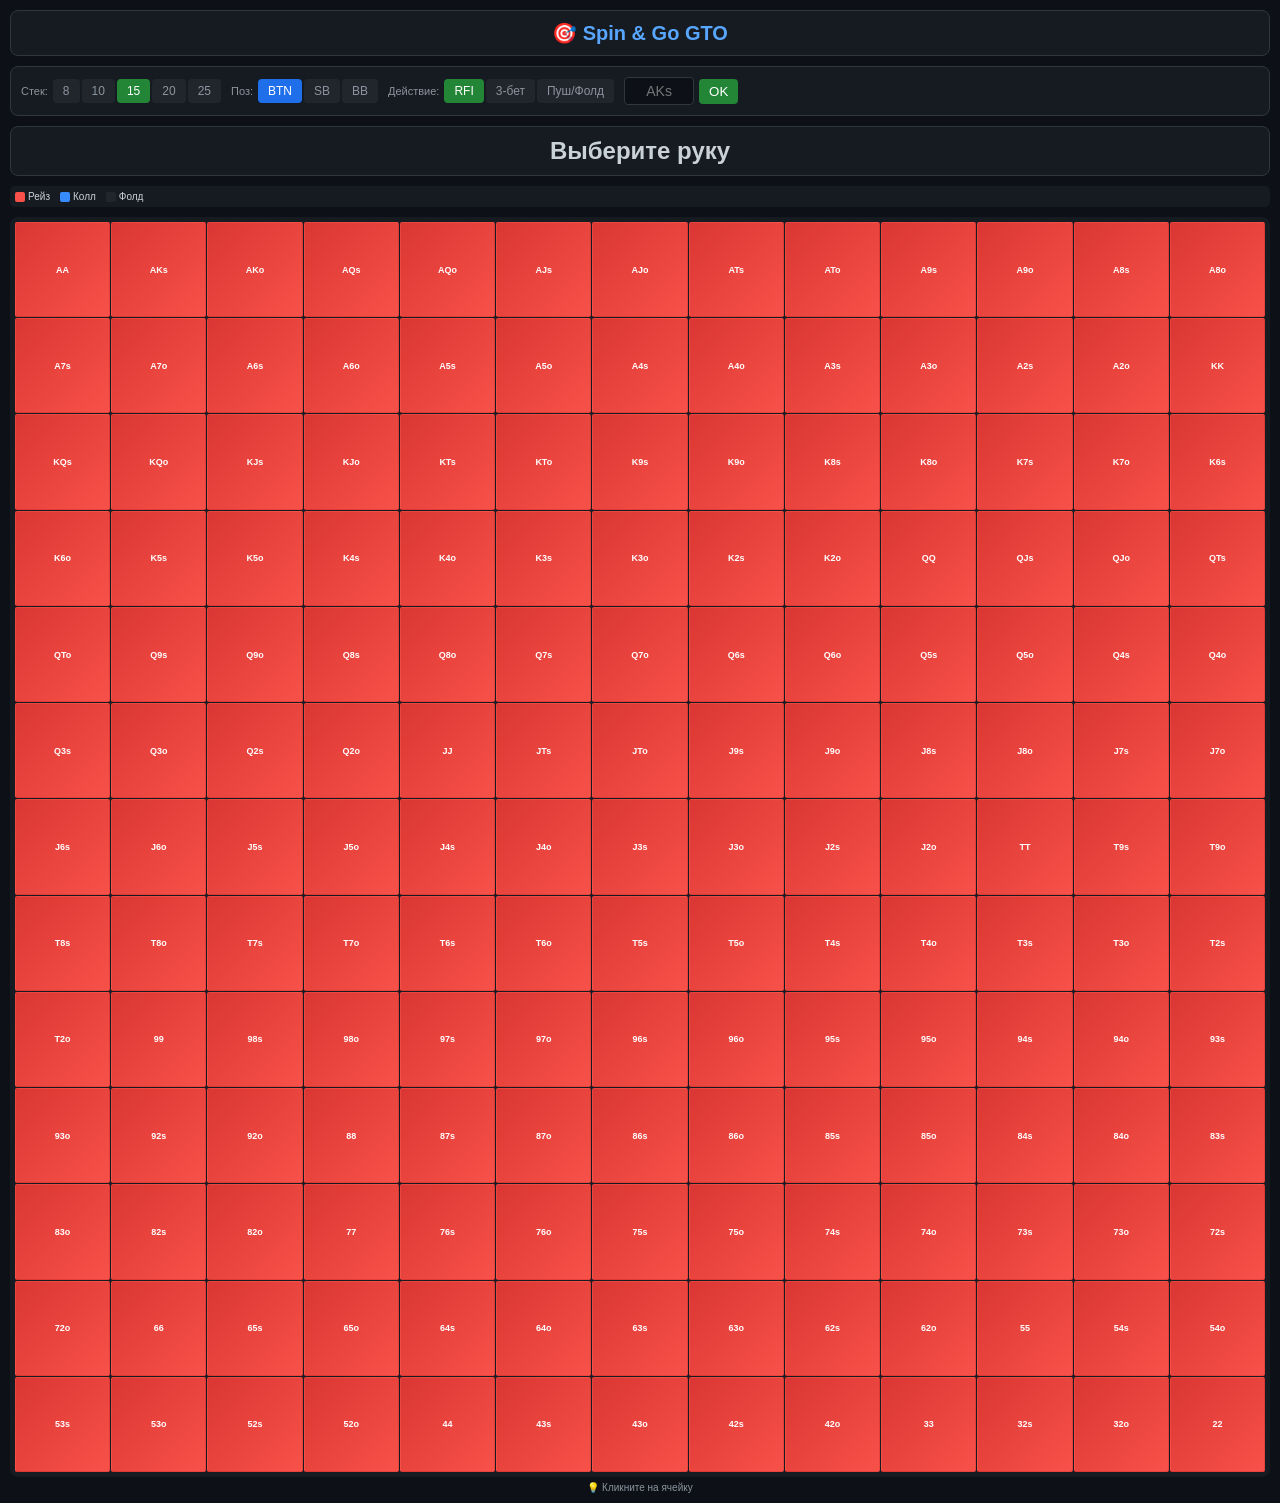
==== index.html @ 5543271f "Update index.html" ====
<!DOCTYPE html>
<html lang="ru">
<head>
<meta charset="UTF-8">
<meta name="viewport" content="width=device-width, initial-scale=1.0">
<title>Spin & Go GTO</title>
<style>
*{box-sizing:border-box;margin:0;padding:0}
body{background:#0d1117;color:#c9d1d9;font-family:Arial,sans-serif;padding:10px}
.header{background:#161b22;padding:10px;border-radius:8px;margin-bottom:10px;text-align:center;border:1px solid #30363d}
.header h1{font-size:20px;color:#58a6ff;margin:0}
.controls{display:flex;flex-wrap:wrap;gap:10px;background:#161b22;padding:10px;border-radius:8px;margin-bottom:10px;align-items:center;border:1px solid #30363d}
.param{display:flex;align-items:center;gap:5px}
.param label{font-size:11px;color:#8b949e}
.btn-group{display:flex;gap:2px}
.btn{padding:5px 10px;font-size:12px;border:none;background:#21262d;color:#8b949e;cursor:pointer;border-radius:4px}
.btn.active{background:#238636;color:#fff}
.btn.active-blue{background:#1f6feb;color:#fff}
.hand-input{display:flex;gap:5px;align-items:center}
.hand-input input{width:70px;background:#0d1117;border:1px solid #30363d;color:#c9d1d9;padding:5px;border-radius:4px;font-size:14px;text-align:center}
.hand-input button{background:#238636;color:#fff;border:none;padding:5px 10px;border-radius:4px;cursor:pointer}
.result{background:#161b22;padding:10px;border-radius:8px;margin-bottom:10px;text-align:center;border:1px solid #30363d}
.result .action{font-size:24px;font-weight:bold}
.legend{display:flex;gap:10px;margin-bottom:10px;padding:5px;background:#161b22;border-radius:5px}
.legend-item{display:flex;align-items:center;gap:3px;font-size:10px}
.legend-color{width:10px;height:10px;border-radius:2px}
#chartGrid{display:grid;grid-template-columns:repeat(13,1fr);gap:1px;background:#161b22;padding:5px;border-radius:8px}
.cell{aspect-ratio:1;display:flex;align-items:center;justify-content:center;font-size:9px;cursor:pointer;border-radius:2px;font-weight:bold;transition:all .15s;border:1px solid transparent}
.cell:hover{transform:scale(1.1);box-shadow:0 2px 8px rgba(0,0,0,.6);border-color:#fff}
.cell.selected{border-color:#fff;box-shadow:0 0 0 2px #58a6ff}
.raise{background:linear-gradient(135deg,#da3633,#f85149);color:#fff}
.call{background:linear-gradient(135deg,#1f6feb,#388bfd);color:#fff}
.fold{background:#21262d;color:#8b949e}
.hint{font-size:10px;color:#8b949e;text-align:center;margin-top:5px}
</style>
</head>
<body>
<div class="header"><h1>🎯 Spin & Go GTO</h1></div>
<div class="controls">
<div class="param"><label>Стек:</label><div class="btn-group"><button class="btn" onclick="setStack('8')">8</button><button class="btn" onclick="setStack('10')">10</button><button class="btn active" onclick="setStack('15')">15</button><button class="btn" onclick="setStack('20')">20</button><button class="btn" onclick="setStack('25')">25</button></div></div>
<div class="param"><label>Поз:</label><div class="btn-group"><button class="btn active-blue" onclick="setPosition('BTN')">BTN</button><button class="btn" onclick="setPosition('SB')">SB</button><button class="btn" onclick="setPosition('BB')">BB</button></div></div>
<div class="param"><label>Действие:</label><div class="btn-group"><button class="btn active" onclick="setAction('RFI')">RFI</button><button class="btn" onclick="setAction('3bet')">3-бет</button><button class="btn" onclick="setAction('pushfold')">Пуш/Фолд</button></div></div>
<div class="hand-input"><input type="text" id="hand" placeholder="AKs" maxlength="4" onkeypress="if(event.key==='Enter')analyze()"><button onclick="analyze()">OK</button></div>
</div>
<div class="result"><div class="action" id="resultAction">Выберите руку</div><div id="resultDetails" style="font-size:12px;color:#8b949e"></div></div>
<div class="legend"><div class="legend-item"><div class="legend-color" style="background:#f85149"></div>Рейз</div><div class="legend-item"><div class="legend-color" style="background:#388bfd"></div>Колл</div><div class="legend-item"><div class="legend-color" style="background:#21262d"></div>Фолд</div></div>
<div id="chartGrid"></div>
<div class="hint">💡 Кликните на ячейку</div>
<script>
const ranks=['A','K','Q','J','T','9','8','7','6','5','4','3','2'];
const allHands=[];
for(let i=0;i<ranks.length;i++){for(let j=i;j<ranks.length;j++){if(i===j)allHands.push(ranks[i]+ranks[j]);else{allHands.push(ranks[i]+ranks[j]+'s');allHands.push(ranks[i]+ranks[j]+'o');}}}

// ПРАВИЛЬНЫЕ ДАННЫЕ: используем '+' для обозначения всех рук выше
// Например, 'A2s+' означает: A2s, A3s, A4s... AKs
// '22+' означает: 22, 33, 44... AA
// 'KQo+' означает: KQo, KJo, KTo... K2o

const DATA = {
'15': {
  BTN: {
    RFI: ['22+','A2s+','K2s+','Q2s+','J2s+','T2s+','92s+','82s+','72s+','62s+','52s+','42s+','32s+','A2o+','K2o+','Q2o+','J2o+','T2o+','92o+','82o+','72o+','62o+','52o+','42o+','32o+'],
    '3bet': ['AA','KK','QQ','JJ','TT','99','88','77','66','55','44','33','22','AKs','AQs','AJs','ATs','A9s','A8s','A7s','A6s','A5s','A4s','A3s','A2s','KQs','KJs','KTs','K9s','K8s','K7s','K6s','K5s','K4s','K3s','K2s','QJs','QTs','Q9s','Q8s','Q7s','Q6s','Q5s','Q4s','Q3s','Q2s','JTs','J9s','J8s','J7s','J6s','J5s','J4s','J3s','J2s','T9s','T8s','T7s','T6s','98s','97s','96s','95s','87s','86s','85s','84s','76s','75s','74s','73s','65s','64s','63s','62s','54s','53s','52s','43s','42s','32s','AKo','AQo','AJo','ATo','A9o','A8o','A7o','A6o','A5o','A4o','A3o','A2o','KQo','KJo','KTo','K9o','K8o','K7o','K6o','K5o','K4o','K3o','K2o','QJo','QTo','Q9o','Q8o','Q7o','Q6o','Q5o','Q4o','Q3o','Q2o','JTo','J9o','J8o','J7o','J6o','J5o','J4o','J3o','J2o','T9o','T8o','T7o','T6o','98o','97o','96o','95o','87o','86o','85o','84o','76o','75o','74o','73o','65o','64o','63o','62o','54o','53o','52o','43o','42o','32o'],
    pushfold: ['22+','A2s+','K2s+','Q2s+','J2s+','T2s+','92s+','82s+','72s+','62s+','52s+','42s+','32s+','A2o+','K2o+','Q2o+','J2o+','T2o+','92o+','82o+','72o+','62o+','52o+','42o+','32o+']
  },
  SB: {
    RFI: ['22+','A2s+','K2s+','Q2s+','J2s+','T2s+','92s+','82s+','72s+','62s+','52s+','42s+','32s+','A2o+','K2o+','Q2o+','J2o+','T2o+','92o+','82o+','72o+','62o+','52o+','42o+','32o+'],
    '3bet': ['AA','KK','QQ','JJ','TT','99','88','77','66','55','44','33','22','AKs','AQs','AJs','ATs','A9s','A8s','A7s','A6s','A5s','A4s','A3s','A2s','KQs','KJs','KTs','K9s','K8s','K7s','K6s','K5s','K4s','K3s','K2s','QJs','QTs','Q9s','Q8s','Q7s','Q6s','Q5s','Q4s','Q3s','Q2s','JTs','J9s','J8s','J7s','J6s','J5s','J4s','J3s','J2s','T9s','T8s','T7s','T6s','98s','97s','96s','95s','87s','86s','85s','84s','76s','75s','74s','73s','65s','64s','63s','62s','54s','53s','52s','43s','42s','32s','AKo','AQo','AJo','ATo','A9o','A8o','A7o','A6o','A5o','A4o','A3o','A2o','KQo','KJo','KTo','K9o','K8o','K7o','K6o','K5o','K4o','K3o','K2o','QJo','QTo','Q9o','Q8o','Q7o','Q6o','Q5o','Q4o','Q3o','Q2o','JTo','J9o','J8o','J7o','J6o','J5o','J4o','J3o','J2o','T9o','T8o','T7o','T6o','98o','97o','96o','95o','87o','86o','85o','84o','76o','75o','74o','73o','65o','64o','63o','62o','54o','53o','52o','43o','42o','32o'],
    pushfold: ['22+','A2s+','K2s+','Q2s+','J2s+','T2s+','92s+','82s+','72s+','62s+','52s+','42s+','32s+','A2o+','K2o+','Q2o+','J2o+','T2o+','92o+','82o+','72o+','62o+','52o+','42o+','32o+']
  },
  BB: {
    defend: ['22+','A2s+','K2s+','Q2s+','J2s+','T2s+','92s+','82s+','72s+','62s+','52s+','42s+','32s+','A2o+','K2o+','Q2o+','J2o+','T2o+','92o+','82o+','72o+','62o+','52o+','42o+','32o+'],
    '3bet': ['AA','KK','QQ','JJ','TT','99','88','77','66','55','44','33','22','AKs','AQs','AJs','ATs','A9s','A8s','A7s','A6s','A5s','A4s','A3s','A2s','KQs','KJs','KTs','K9s','K8s','K7s','K6s','K5s','K4s','K3s','K2s','QJs','QTs','Q9s','Q8s','Q7s','Q6s','Q5s','Q4s','Q3s','Q2s','JTs','J9s','J8s','J7s','J6s','J5s','J4s','J3s','J2s','T9s','T8s','T7s','T6s','98s','97s','96s','95s','87s','86s','85s','84s','76s','75s','74s','73s','65s','64s','63s','62s','54s','53s','52s','43s','42s','32s','AKo','AQo','AJo','ATo','A9o','A8o','A7o','A6o','A5o','A4o','A3o','A2o','KQo','KJo','KTo','K9o','K8o','K7o','K6o','K5o','K4o','K3o','K2o','QJo','QTo','Q9o','Q8o','Q7o','Q6o','Q5o','Q4o','Q3o','Q2o','JTo','J9o','J8o','J7o','J6o','J5o','J4o','J3o','J2o','T9o','T8o','T7o','T6o','98o','97o','96o','95o','87o','86o','85o','84o','76o','75o','74o','73o','65o','64o','63o','62o','54o','53o','52o','43o','42o','32o'],
    pushfold: ['22+','A2s+','K2s+','Q2s+','J2s+','T2s+','92s+','82s+','72s+','62s+','52s+','42s+','32s+','A2o+','K2o+','Q2o+','J2o+','T2o+','92o+','82o+','72o+','62o+','52o+','42o+','32o+']
  }
},
'8': {
  BTN: {
    RFI: ['22+','A2s+','K2s+','Q2s+','J2s+','T2s+','92s+','82s+','72s+','62s+','52s+','42s+','32s+','A2o+','K2o+','Q2o+','J2o+','T2o+','92o+','82o+','72o+','62o+','52o+','42o+','32o+'],
    '3bet': ['AA','KK','QQ','JJ','TT','99','88','77','66','55','44','33','22','AKs','AQs','AJs','ATs','A9s','A8s','A7s','A6s','A5s','A4s','A3s','A2s','KQs','KJs','KTs','K9s','K8s','K7s','K6s','K5s','K4s','K3s','K2s','QJs','QTs','Q9s','Q8s','Q7s','Q6s','Q5s','Q4s','Q3s','Q2s','JTs','J9s','J8s','J7s','J6s','J5s','J4s','J3s','J2s','T9s','T8s','T7s','T6s','98s','97s','96s','95s','87s','86s','85s','84s','76s','75s','74s','73s','65s','64s','63s','62s','54s','53s','52s','43s','42s','32s','AKo','AQo','AJo','ATo','A9o','A8o','A7o','A6o','A5o','A4o','A3o','A2o','KQo','KJo','KTo','K9o','K8o','K7o','K6o','K5o','K4o','K3o','K2o','QJo','QTo','Q9o','Q8o','Q7o','Q6o','Q5o','Q4o','Q3o','Q2o','JTo','J9o','J8o','J7o','J6o','J5o','J4o','J3o','J2o','T9o','T8o','T7o','T6o','98o','97o','96o','95o','87o','86o','85o','84o','76o','75o','74o','73o','65o','64o','63o','62o','54o','53o','52o','43o','42o','32o'],
    pushfold: ['22+','A2s+','K2s+','Q2s+','J2s+','T2s+','92s+','82s+','72s+','62s+','52s+','42s+','32s+','A2o+','K2o+','Q2o+','J2o+','T2o+','92o+','82o+','72o+','62o+','52o+','42o+','32o+']
  },
  SB: {
    RFI: ['22+','A2s+','K2s+','Q2s+','J2s+','T2s+','92s+','82s+','72s+','62s+','52s+','42s+','32s+','A2o+','K2o+','Q2o+','J2o+','T2o+','92o+','82o+','72o+','62o+','52o+','42o+','32o+'],
    '3bet': ['AA','KK','QQ','JJ','TT','99','88','77','66','55','44','33','22','AKs','AQs','AJs','ATs','A9s','A8s','A7s','A6s','A5s','A4s','A3s','A2s','KQs','KJs','KTs','K9s','K8s','K7s','K6s','K5s','K4s','K3s','K2s','QJs','QTs','Q9s','Q8s','Q7s','Q6s','Q5s','Q4s','Q3s','Q2s','JTs','J9s','J8s','J7s','J6s','J5s','J4s','J3s','J2s','T9s','T8s','T7s','T6s','98s','97s','96s','95s','87s','86s','85s','84s','76s','75s','74s','73s','65s','64s','63s','62s','54s','53s','52s','43s','42s','32s','AKo','AQo','AJo','ATo','A9o','A8o','A7o','A6o','A5o','A4o','A3o','A2o','KQo','KJo','KTo','K9o','K8o','K7o','K6o','K5o','K4o','K3o','K2o','QJo','QTo','Q9o','Q8o','Q7o','Q6o','Q5o','Q4o','Q3o','Q2o','JTo','J9o','J8o','J7o','J6o','J5o','J4o','J3o','J2o','T9o','T8o','T7o','T6o','98o','97o','96o','95o','87o','86o','85o','84o','76o','75o','74o','73o','65o','64o','63o','62o','54o','53o','52o','43o','42o','32o'],
    pushfold: ['22+','A2s+','K2s+','Q2s+','J2s+','T2s+','92s+','82s+','72s+','62s+','52s+','42s+','32s+','A2o+','K2o+','Q2o+','J2o+','T2o+','92o+','82o+','72o+','62o+','52o+','42o+','32o+']
  },
  BB: {
    defend: ['22+','A2s+','K2s+','Q2s+','J2s+','T2s+','92s+','82s+','72s+','62s+','52s+','42s+','32s+','A2o+','K2o+','Q2o+','J2o+','T2o+','92o+','82o+','72o+','62o+','52o+','42o+','32o+'],
    '3bet': ['AA','KK','QQ','JJ','TT','99','88','77','66','55','44','33','22','AKs','AQs','AJs','ATs','A9s','A8s','A7s','A6s','A5s','A4s','A3s','A2s','KQs','KJs','KTs','K9s','K8s','K7s','K6s','K5s','K4s','K3s','K2s','QJs','QTs','Q9s','Q8s','Q7s','Q6s','Q5s','Q4s','Q3s','Q2s','JTs','J9s','J8s','J7s','J6s','J5s','J4s','J3s','J2s','T9s','T8s','T7s','T6s','98s','97s','96s','95s','87s','86s','85s','84s','76s','75s','74s','73s','65s','64s','63s','62s','54s','53s','52s','43s','42s','32s','AKo','AQo','AJo','ATo','A9o','A8o','A7o','A6o','A5o','A4o','A3o','A2o','KQo','KJo','KTo','K9o','K8o','K7o','K6o','K5o','K4o','K3o','K2o','QJo','QTo','Q9o','Q8o','Q7o','Q6o','Q5o','Q4o','Q3o','Q2o','JTo','J9o','J8o','J7o','J6o','J5o','J4o','J3o','J2o','T9o','T8o','T7o','T6o','98o','97o','96o','95o','87o','86o','85o','84o','76o','75o','74o','73o','65o','64o','63o','62o','54o','53o','52o','43o','42o','32o'],
    pushfold: ['22+','A2s+','K2s+','Q2s+','J2s+','T2s+','92s+','82s+','72s+','62s+','52s+','42s+','32s+','A2o+','K2o+','Q2o+','J2o+','T2o+','92o+','82o+','72o+','62o+','52o+','42o+','32o+']
  }
}
};

let curStack='15', curPos='BTN', curAct='RFI';

// Функция для проверки входит ли рука в диапазон с '+'
function handInRange(hand, range) {
  if(range.includes(hand)) return true;
  
  // Проверяем пары: если в диапазоне есть '22+', то все пары от 22 до AA входят
  for(let r of range) {
    if(r.endsWith('+')) {
      const base = r.slice(0, -1);
      
      // Пары
      if(base.length === 2 && base[0] === base[1]) {
        const handRank = hand[0];
        const baseRank = base[0];
        const rankOrder = '23456789TJQKA';
        if(hand[0] === hand[1] && rankOrder.indexOf(handRank) >= rankOrder.indexOf(baseRank)) {
          return true;
        }
      }
      
      // Suited (одномастные)
      if(base.length === 3 && base[2] === 's') {
        const handSuit = hand.length === 3 && hand[2] === 's';
        if(handSuit) {
          const handRank1 = hand[0];
          const handRank2 = hand[1];
          const baseRank1 = base[0];
          const baseRank2 = base[1];
          const rankOrder = '23456789TJQKA';
          if(handRank1 === baseRank1 && rankOrder.indexOf(handRank2) >= rankOrder.indexOf(baseRank2)) {
            return true;
          }
          // Обратный порядок (например, A2s+ означает A2s, A3s... AKs)
          if(handRank2 === baseRank1 && rankOrder.indexOf(handRank1) >= rankOrder.indexOf(baseRank2)) {
            return true;
          }
        }
      }
      
      // Offsuit (разномастные)
      if(base.length === 3 && base[2] === 'o') {
        const handOff = hand.length === 3 && hand[2] === 'o';
        if(handOff) {
          const handRank1 = hand[0];
          const handRank2 = hand[1];
          const baseRank1 = base[0];
          const baseRank2 = base[1];
          const rankOrder = '23456789TJQKA';
          if(handRank1 === baseRank1 && rankOrder.indexOf(handRank2) >= rankOrder.indexOf(baseRank2)) {
            return true;
          }
          if(handRank2 === baseRank1 && rankOrder.indexOf(handRank1) >= rankOrder.indexOf(baseRank2)) {
            return true;
          }
        }
      }
    }
  }
  
  return false;
}

function init(){
  const g = document.getElementById('chartGrid');
  g.innerHTML = '';
  allHands.forEach(h=>{
    const c = document.createElement('div');
    c.className = 'cell fold';
    c.textContent = h;
    c.id = 'cell_'+h;
    c.onclick = function(){
      document.getElementById('hand').value = h;
      analyze();
    };
    g.appendChild(c);
  });
  updateChart();
}

function updateChart(){
  const range = getRange();
  allHands.forEach(h=>{
    const c = document.getElementById('cell_'+h);
    if(!c) return;
    if(handInRange(h, range)){
      c.className = 'cell raise';
    } else {
      c.className = 'cell fold';
    }
  });
}

function getRange(){
  return DATA[curStack] && DATA[curStack][curPos] && DATA[curStack][curPos][curAct] ? DATA[curStack][curPos][curAct] : [];
}

function setStack(s){
  curStack = s;
  document.querySelectorAll('.controls .btn-group:first-of-type .btn').forEach(b=>b.classList.remove('active'));
  document.querySelectorAll('.controls .btn-group:first-of-type .btn').forEach((b,i)=>{
    if(['8','10','15','20','25'][i]===s) b.classList.add('active');
  });
  updateChart();
}

function setPosition(p){
  curPos = p;
  document.querySelectorAll('.controls .btn-group:nth-of-type(2) .btn').forEach(b=>b.classList.remove('active-blue'));
  document.querySelectorAll('.controls .btn-group:nth-of-type(2) .btn').forEach((b,i)=>{
    if(['BTN','SB','BB'][i]===p) b.classList.add('active-blue');
  });
  updateChart();
}

function setAction(a){
  curAct = a;
  document.querySelectorAll('.controls .btn-group:nth-of-type(3) .btn').forEach(b=>b.classList.remove('active'));
  document.querySelectorAll('.controls .btn-group:nth-of-type(3) .btn').forEach((b,i)=>{
    if(['RFI','3bet','pushfold'][i]===a) b.classList.add('active');
  });
  updateChart();
}

function analyze(){
  const hand = document.getElementById('hand').value.toUpperCase().trim();
  if(!hand){ alert('Введите руку!'); return; }
  const range = getRange();
  let action = 'ФОЛД';
  let color = '#8b949e';
  if(handInRange(hand, range)){
    action = 'РЕЙЗ';
    color = '#f85149';
  }
  document.getElementById('resultAction').textContent = action;
  document.getElementById('resultAction').style.color = color;
  document.getElementById('resultDetails').textContent = hand + ' | ' + curStack + ' BB | ' + curPos;
  
  document.querySelectorAll('.cell').forEach(c=>c.classList.remove('selected'));
  const cell = document.getElementById('cell_'+hand);
  if(cell) cell.classList.add('selected');
}

window.onload = init;
</script>
</body>
</html>
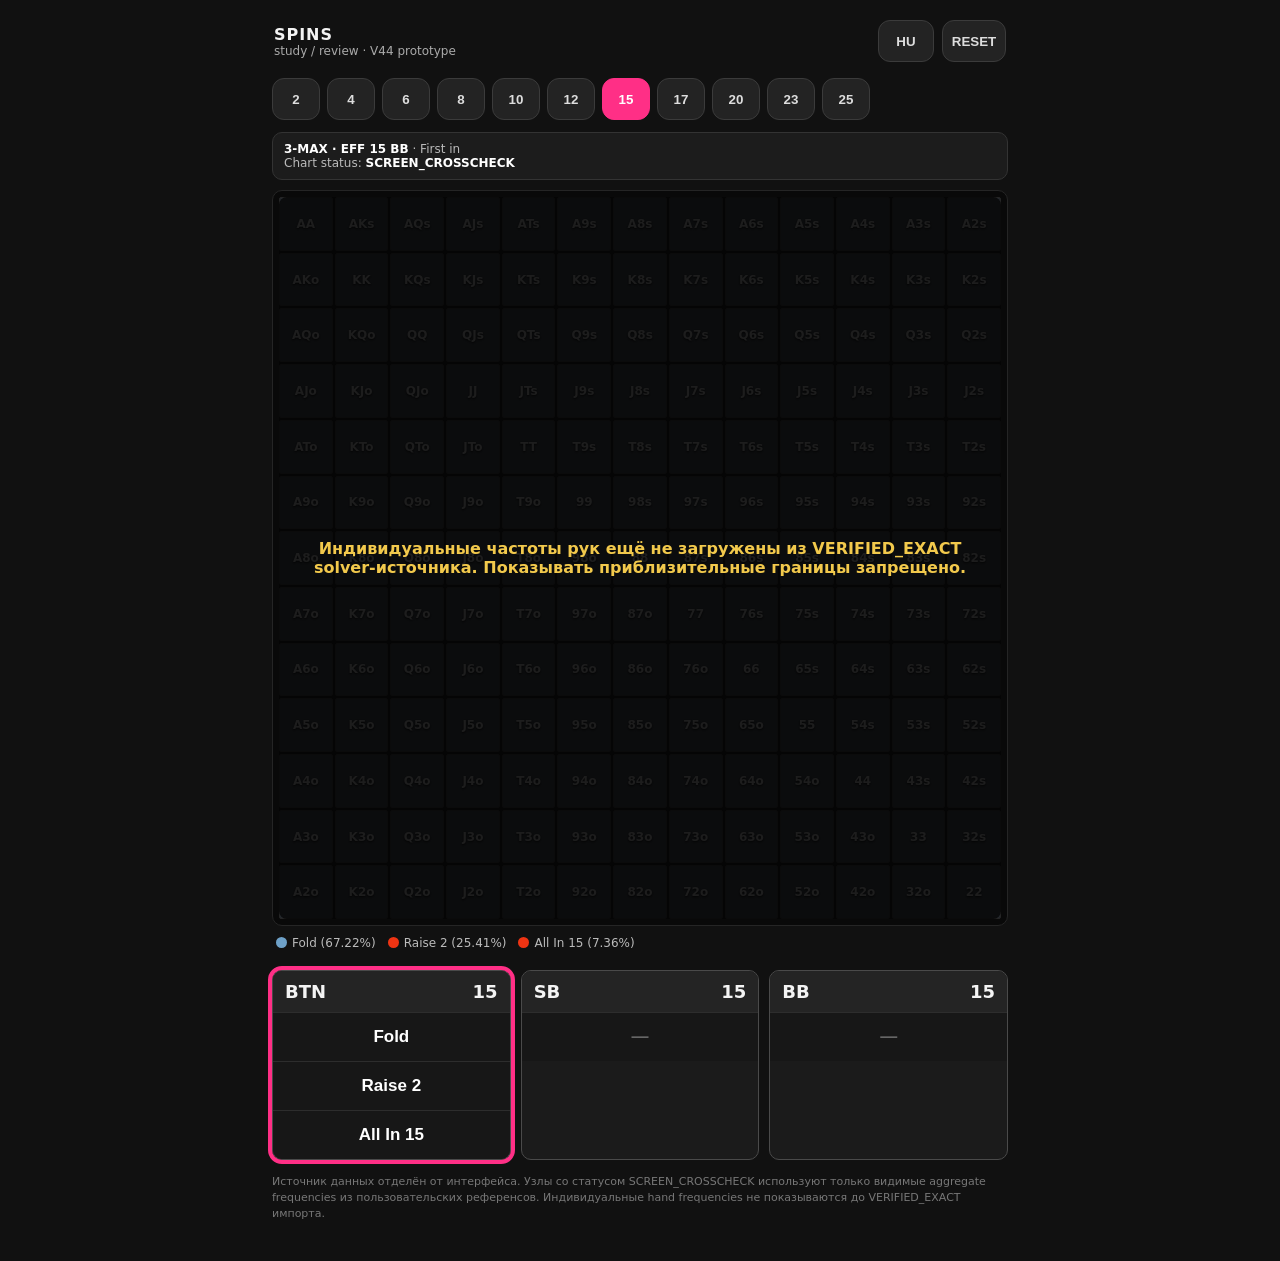
==== commit 4900b07a: "Replace invalid chart UI with V44 decision tree shell" ====
--- a/index.html
+++ b/index.html
@@ -1,242 +1,40 @@
-<!DOCTYPE html>
+<!doctype html>
 <html lang="ru">
 <head>
-<meta charset="UTF-8">
-<meta name="viewport" content="width=device-width, initial-scale=1.0">
-<title>Spin & Go GTO</title>
-<style>
-*{box-sizing:border-box;margin:0;padding:0}
-body{background:#0d1117;color:#c9d1d9;font-family:Arial,sans-serif;padding:10px}
-.header{background:#161b22;padding:10px;border-radius:8px;margin-bottom:10px;text-align:center;border:1px solid #30363d}
-.header h1{font-size:20px;color:#58a6ff;margin:0}
-.controls{display:flex;flex-wrap:wrap;gap:10px;background:#161b22;padding:10px;border-radius:8px;margin-bottom:10px;align-items:center;border:1px solid #30363d}
-.param{display:flex;align-items:center;gap:5px}
-.param label{font-size:11px;color:#8b949e}
-.btn-group{display:flex;gap:2px}
-.btn{padding:5px 10px;font-size:12px;border:none;background:#21262d;color:#8b949e;cursor:pointer;border-radius:4px}
-.btn.active{background:#238636;color:#fff}
-.btn.active-blue{background:#1f6feb;color:#fff}
-.hand-input{display:flex;gap:5px;align-items:center}
-.hand-input input{width:70px;background:#0d1117;border:1px solid #30363d;color:#c9d1d9;padding:5px;border-radius:4px;font-size:14px;text-align:center}
-.hand-input button{background:#238636;color:#fff;border:none;padding:5px 10px;border-radius:4px;cursor:pointer}
-.result{background:#161b22;padding:10px;border-radius:8px;margin-bottom:10px;text-align:center;border:1px solid #30363d}
-.result .action{font-size:24px;font-weight:bold}
-.legend{display:flex;gap:10px;margin-bottom:10px;padding:5px;background:#161b22;border-radius:5px}
-.legend-item{display:flex;align-items:center;gap:3px;font-size:10px}
-.legend-color{width:10px;height:10px;border-radius:2px}
-#chartGrid{display:grid;grid-template-columns:repeat(13,1fr);gap:1px;background:#161b22;padding:5px;border-radius:8px}
-.cell{aspect-ratio:1;display:flex;align-items:center;justify-content:center;font-size:9px;cursor:pointer;border-radius:2px;font-weight:bold;transition:all .15s;border:1px solid transparent}
-.cell:hover{transform:scale(1.1);box-shadow:0 2px 8px rgba(0,0,0,.6);border-color:#fff}
-.cell.selected{border-color:#fff;box-shadow:0 0 0 2px #58a6ff}
-.raise{background:linear-gradient(135deg,#da3633,#f85149);color:#fff}
-.call{background:linear-gradient(135deg,#1f6feb,#388bfd);color:#fff}
-.fold{background:#21262d;color:#8b949e}
-.hint{font-size:10px;color:#8b949e;text-align:center;margin-top:5px}
-</style>
+  <meta charset="UTF-8" />
+  <meta name="viewport" content="width=device-width,initial-scale=1,viewport-fit=cover" />
+  <meta name="theme-color" content="#111111" />
+  <title>SPINS — Preflop Trainer</title>
+  <link rel="stylesheet" href="styles.css" />
 </head>
 <body>
-<div class="header"><h1>🎯 Spin & Go GTO</h1></div>
-<div class="controls">
-<div class="param"><label>Стек:</label><div class="btn-group"><button class="btn" onclick="setStack('8')">8</button><button class="btn" onclick="setStack('10')">10</button><button class="btn active" onclick="setStack('15')">15</button><button class="btn" onclick="setStack('20')">20</button><button class="btn" onclick="setStack('25')">25</button></div></div>
-<div class="param"><label>Поз:</label><div class="btn-group"><button class="btn active-blue" onclick="setPosition('BTN')">BTN</button><button class="btn" onclick="setPosition('SB')">SB</button><button class="btn" onclick="setPosition('BB')">BB</button></div></div>
-<div class="param"><label>Действие:</label><div class="btn-group"><button class="btn active" onclick="setAction('RFI')">RFI</button><button class="btn" onclick="setAction('3bet')">3-бет</button><button class="btn" onclick="setAction('pushfold')">Пуш/Фолд</button></div></div>
-<div class="hand-input"><input type="text" id="hand" placeholder="AKs" maxlength="4" onkeypress="if(event.key==='Enter')analyze()"><button onclick="analyze()">OK</button></div>
-</div>
-<div class="result"><div class="action" id="resultAction">Выберите руку</div><div id="resultDetails" style="font-size:12px;color:#8b949e"></div></div>
-<div class="legend"><div class="legend-item"><div class="legend-color" style="background:#f85149"></div>Рейз</div><div class="legend-item"><div class="legend-color" style="background:#388bfd"></div>Колл</div><div class="legend-item"><div class="legend-color" style="background:#21262d"></div>Фолд</div></div>
-<div id="chartGrid"></div>
-<div class="hint">💡 Кликните на ячейку</div>
-<script>
-const ranks=['A','K','Q','J','T','9','8','7','6','5','4','3','2'];
-const allHands=[];
-for(let i=0;i<ranks.length;i++){for(let j=i;j<ranks.length;j++){if(i===j)allHands.push(ranks[i]+ranks[j]);else{allHands.push(ranks[i]+ranks[j]+'s');allHands.push(ranks[i]+ranks[j]+'o');}}}
+  <main class="app">
+    <header class="topbar">
+      <div>
+        <div class="brand">SPINS</div>
+        <div class="mode">study / review · V44 prototype</div>
+      </div>
+      <div style="display:flex;gap:8px">
+        <button id="huToggle" class="stack-btn" style="min-width:56px">HU</button>
+        <button id="reset" class="stack-btn" style="min-width:64px">RESET</button>
+      </div>
+    </header>
 
-// ПРАВИЛЬНЫЕ ДАННЫЕ: используем '+' для обозначения всех рук выше
-// Например, 'A2s+' означает: A2s, A3s, A4s... AKs
-// '22+' означает: 22, 33, 44... AA
-// 'KQo+' означает: KQo, KJo, KTo... K2o
+    <section id="stacks" class="stack-strip" aria-label="Effective stack"></section>
+    <section id="status" class="status"></section>
 
-const DATA = {
-'15': {
-  BTN: {
-    RFI: ['22+','A2s+','K2s+','Q2s+','J2s+','T2s+','92s+','82s+','72s+','62s+','52s+','42s+','32s+','A2o+','K2o+','Q2o+','J2o+','T2o+','92o+','82o+','72o+','62o+','52o+','42o+','32o+'],
-    '3bet': ['AA','KK','QQ','JJ','TT','99','88','77','66','55','44','33','22','AKs','AQs','AJs','ATs','A9s','A8s','A7s','A6s','A5s','A4s','A3s','A2s','KQs','KJs','KTs','K9s','K8s','K7s','K6s','K5s','K4s','K3s','K2s','QJs','QTs','Q9s','Q8s','Q7s','Q6s','Q5s','Q4s','Q3s','Q2s','JTs','J9s','J8s','J7s','J6s','J5s','J4s','J3s','J2s','T9s','T8s','T7s','T6s','98s','97s','96s','95s','87s','86s','85s','84s','76s','75s','74s','73s','65s','64s','63s','62s','54s','53s','52s','43s','42s','32s','AKo','AQo','AJo','ATo','A9o','A8o','A7o','A6o','A5o','A4o','A3o','A2o','KQo','KJo','KTo','K9o','K8o','K7o','K6o','K5o','K4o','K3o','K2o','QJo','QTo','Q9o','Q8o','Q7o','Q6o','Q5o','Q4o','Q3o','Q2o','JTo','J9o','J8o','J7o','J6o','J5o','J4o','J3o','J2o','T9o','T8o','T7o','T6o','98o','97o','96o','95o','87o','86o','85o','84o','76o','75o','74o','73o','65o','64o','63o','62o','54o','53o','52o','43o','42o','32o'],
-    pushfold: ['22+','A2s+','K2s+','Q2s+','J2s+','T2s+','92s+','82s+','72s+','62s+','52s+','42s+','32s+','A2o+','K2o+','Q2o+','J2o+','T2o+','92o+','82o+','72o+','62o+','52o+','42o+','32o+']
-  },
-  SB: {
-    RFI: ['22+','A2s+','K2s+','Q2s+','J2s+','T2s+','92s+','82s+','72s+','62s+','52s+','42s+','32s+','A2o+','K2o+','Q2o+','J2o+','T2o+','92o+','82o+','72o+','62o+','52o+','42o+','32o+'],
-    '3bet': ['AA','KK','QQ','JJ','TT','99','88','77','66','55','44','33','22','AKs','AQs','AJs','ATs','A9s','A8s','A7s','A6s','A5s','A4s','A3s','A2s','KQs','KJs','KTs','K9s','K8s','K7s','K6s','K5s','K4s','K3s','K2s','QJs','QTs','Q9s','Q8s','Q7s','Q6s','Q5s','Q4s','Q3s','Q2s','JTs','J9s','J8s','J7s','J6s','J5s','J4s','J3s','J2s','T9s','T8s','T7s','T6s','98s','97s','96s','95s','87s','86s','85s','84s','76s','75s','74s','73s','65s','64s','63s','62s','54s','53s','52s','43s','42s','32s','AKo','AQo','AJo','ATo','A9o','A8o','A7o','A6o','A5o','A4o','A3o','A2o','KQo','KJo','KTo','K9o','K8o','K7o','K6o','K5o','K4o','K3o','K2o','QJo','QTo','Q9o','Q8o','Q7o','Q6o','Q5o','Q4o','Q3o','Q2o','JTo','J9o','J8o','J7o','J6o','J5o','J4o','J3o','J2o','T9o','T8o','T7o','T6o','98o','97o','96o','95o','87o','86o','85o','84o','76o','75o','74o','73o','65o','64o','63o','62o','54o','53o','52o','43o','42o','32o'],
-    pushfold: ['22+','A2s+','K2s+','Q2s+','J2s+','T2s+','92s+','82s+','72s+','62s+','52s+','42s+','32s+','A2o+','K2o+','Q2o+','J2o+','T2o+','92o+','82o+','72o+','62o+','52o+','42o+','32o+']
-  },
-  BB: {
-    defend: ['22+','A2s+','K2s+','Q2s+','J2s+','T2s+','92s+','82s+','72s+','62s+','52s+','42s+','32s+','A2o+','K2o+','Q2o+','J2o+','T2o+','92o+','82o+','72o+','62o+','52o+','42o+','32o+'],
-    '3bet': ['AA','KK','QQ','JJ','TT','99','88','77','66','55','44','33','22','AKs','AQs','AJs','ATs','A9s','A8s','A7s','A6s','A5s','A4s','A3s','A2s','KQs','KJs','KTs','K9s','K8s','K7s','K6s','K5s','K4s','K3s','K2s','QJs','QTs','Q9s','Q8s','Q7s','Q6s','Q5s','Q4s','Q3s','Q2s','JTs','J9s','J8s','J7s','J6s','J5s','J4s','J3s','J2s','T9s','T8s','T7s','T6s','98s','97s','96s','95s','87s','86s','85s','84s','76s','75s','74s','73s','65s','64s','63s','62s','54s','53s','52s','43s','42s','32s','AKo','AQo','AJo','ATo','A9o','A8o','A7o','A6o','A5o','A4o','A3o','A2o','KQo','KJo','KTo','K9o','K8o','K7o','K6o','K5o','K4o','K3o','K2o','QJo','QTo','Q9o','Q8o','Q7o','Q6o','Q5o','Q4o','Q3o','Q2o','JTo','J9o','J8o','J7o','J6o','J5o','J4o','J3o','J2o','T9o','T8o','T7o','T6o','98o','97o','96o','95o','87o','86o','85o','84o','76o','75o','74o','73o','65o','64o','63o','62o','54o','53o','52o','43o','42o','32o'],
-    pushfold: ['22+','A2s+','K2s+','Q2s+','J2s+','T2s+','92s+','82s+','72s+','62s+','52s+','42s+','32s+','A2o+','K2o+','Q2o+','J2o+','T2o+','92o+','82o+','72o+','62o+','52o+','42o+','32o+']
-  }
-},
-'8': {
-  BTN: {
-    RFI: ['22+','A2s+','K2s+','Q2s+','J2s+','T2s+','92s+','82s+','72s+','62s+','52s+','42s+','32s+','A2o+','K2o+','Q2o+','J2o+','T2o+','92o+','82o+','72o+','62o+','52o+','42o+','32o+'],
-    '3bet': ['AA','KK','QQ','JJ','TT','99','88','77','66','55','44','33','22','AKs','AQs','AJs','ATs','A9s','A8s','A7s','A6s','A5s','A4s','A3s','A2s','KQs','KJs','KTs','K9s','K8s','K7s','K6s','K5s','K4s','K3s','K2s','QJs','QTs','Q9s','Q8s','Q7s','Q6s','Q5s','Q4s','Q3s','Q2s','JTs','J9s','J8s','J7s','J6s','J5s','J4s','J3s','J2s','T9s','T8s','T7s','T6s','98s','97s','96s','95s','87s','86s','85s','84s','76s','75s','74s','73s','65s','64s','63s','62s','54s','53s','52s','43s','42s','32s','AKo','AQo','AJo','ATo','A9o','A8o','A7o','A6o','A5o','A4o','A3o','A2o','KQo','KJo','KTo','K9o','K8o','K7o','K6o','K5o','K4o','K3o','K2o','QJo','QTo','Q9o','Q8o','Q7o','Q6o','Q5o','Q4o','Q3o','Q2o','JTo','J9o','J8o','J7o','J6o','J5o','J4o','J3o','J2o','T9o','T8o','T7o','T6o','98o','97o','96o','95o','87o','86o','85o','84o','76o','75o','74o','73o','65o','64o','63o','62o','54o','53o','52o','43o','42o','32o'],
-    pushfold: ['22+','A2s+','K2s+','Q2s+','J2s+','T2s+','92s+','82s+','72s+','62s+','52s+','42s+','32s+','A2o+','K2o+','Q2o+','J2o+','T2o+','92o+','82o+','72o+','62o+','52o+','42o+','32o+']
-  },
-  SB: {
-    RFI: ['22+','A2s+','K2s+','Q2s+','J2s+','T2s+','92s+','82s+','72s+','62s+','52s+','42s+','32s+','A2o+','K2o+','Q2o+','J2o+','T2o+','92o+','82o+','72o+','62o+','52o+','42o+','32o+'],
-    '3bet': ['AA','KK','QQ','JJ','TT','99','88','77','66','55','44','33','22','AKs','AQs','AJs','ATs','A9s','A8s','A7s','A6s','A5s','A4s','A3s','A2s','KQs','KJs','KTs','K9s','K8s','K7s','K6s','K5s','K4s','K3s','K2s','QJs','QTs','Q9s','Q8s','Q7s','Q6s','Q5s','Q4s','Q3s','Q2s','JTs','J9s','J8s','J7s','J6s','J5s','J4s','J3s','J2s','T9s','T8s','T7s','T6s','98s','97s','96s','95s','87s','86s','85s','84s','76s','75s','74s','73s','65s','64s','63s','62s','54s','53s','52s','43s','42s','32s','AKo','AQo','AJo','ATo','A9o','A8o','A7o','A6o','A5o','A4o','A3o','A2o','KQo','KJo','KTo','K9o','K8o','K7o','K6o','K5o','K4o','K3o','K2o','QJo','QTo','Q9o','Q8o','Q7o','Q6o','Q5o','Q4o','Q3o','Q2o','JTo','J9o','J8o','J7o','J6o','J5o','J4o','J3o','J2o','T9o','T8o','T7o','T6o','98o','97o','96o','95o','87o','86o','85o','84o','76o','75o','74o','73o','65o','64o','63o','62o','54o','53o','52o','43o','42o','32o'],
-    pushfold: ['22+','A2s+','K2s+','Q2s+','J2s+','T2s+','92s+','82s+','72s+','62s+','52s+','42s+','32s+','A2o+','K2o+','Q2o+','J2o+','T2o+','92o+','82o+','72o+','62o+','52o+','42o+','32o+']
-  },
-  BB: {
-    defend: ['22+','A2s+','K2s+','Q2s+','J2s+','T2s+','92s+','82s+','72s+','62s+','52s+','42s+','32s+','A2o+','K2o+','Q2o+','J2o+','T2o+','92o+','82o+','72o+','62o+','52o+','42o+','32o+'],
-    '3bet': ['AA','KK','QQ','JJ','TT','99','88','77','66','55','44','33','22','AKs','AQs','AJs','ATs','A9s','A8s','A7s','A6s','A5s','A4s','A3s','A2s','KQs','KJs','KTs','K9s','K8s','K7s','K6s','K5s','K4s','K3s','K2s','QJs','QTs','Q9s','Q8s','Q7s','Q6s','Q5s','Q4s','Q3s','Q2s','JTs','J9s','J8s','J7s','J6s','J5s','J4s','J3s','J2s','T9s','T8s','T7s','T6s','98s','97s','96s','95s','87s','86s','85s','84s','76s','75s','74s','73s','65s','64s','63s','62s','54s','53s','52s','43s','42s','32s','AKo','AQo','AJo','ATo','A9o','A8o','A7o','A6o','A5o','A4o','A3o','A2o','KQo','KJo','KTo','K9o','K8o','K7o','K6o','K5o','K4o','K3o','K2o','QJo','QTo','Q9o','Q8o','Q7o','Q6o','Q5o','Q4o','Q3o','Q2o','JTo','J9o','J8o','J7o','J6o','J5o','J4o','J3o','J2o','T9o','T8o','T7o','T6o','98o','97o','96o','95o','87o','86o','85o','84o','76o','75o','74o','73o','65o','64o','63o','62o','54o','53o','52o','43o','42o','32o'],
-    pushfold: ['22+','A2s+','K2s+','Q2s+','J2s+','T2s+','92s+','82s+','72s+','62s+','52s+','42s+','32s+','A2o+','K2o+','Q2o+','J2o+','T2o+','92o+','82o+','72o+','62o+','52o+','42o+','32o+']
-  }
-}
-};
+    <section class="grid-wrap">
+      <div id="grid" class="hand-grid" aria-label="13 by 13 hand matrix"></div>
+      <div id="gridWarning" class="warning"></div>
+    </section>
 
-let curStack='15', curPos='BTN', curAct='RFI';
+    <section id="legend" class="legend"></section>
+    <section id="tree" class="tree" aria-label="Decision tree"></section>
 
-// Функция для проверки входит ли рука в диапазон с '+'
-function handInRange(hand, range) {
-  if(range.includes(hand)) return true;
-  
-  // Проверяем пары: если в диапазоне есть '22+', то все пары от 22 до AA входят
-  for(let r of range) {
-    if(r.endsWith('+')) {
-      const base = r.slice(0, -1);
-      
-      // Пары
-      if(base.length === 2 && base[0] === base[1]) {
-        const handRank = hand[0];
-        const baseRank = base[0];
-        const rankOrder = '23456789TJQKA';
-        if(hand[0] === hand[1] && rankOrder.indexOf(handRank) >= rankOrder.indexOf(baseRank)) {
-          return true;
-        }
-      }
-      
-      // Suited (одномастные)
-      if(base.length === 3 && base[2] === 's') {
-        const handSuit = hand.length === 3 && hand[2] === 's';
-        if(handSuit) {
-          const handRank1 = hand[0];
-          const handRank2 = hand[1];
-          const baseRank1 = base[0];
-          const baseRank2 = base[1];
-          const rankOrder = '23456789TJQKA';
-          if(handRank1 === baseRank1 && rankOrder.indexOf(handRank2) >= rankOrder.indexOf(baseRank2)) {
-            return true;
-          }
-          // Обратный порядок (например, A2s+ означает A2s, A3s... AKs)
-          if(handRank2 === baseRank1 && rankOrder.indexOf(handRank1) >= rankOrder.indexOf(baseRank2)) {
-            return true;
-          }
-        }
-      }
-      
-      // Offsuit (разномастные)
-      if(base.length === 3 && base[2] === 'o') {
-        const handOff = hand.length === 3 && hand[2] === 'o';
-        if(handOff) {
-          const handRank1 = hand[0];
-          const handRank2 = hand[1];
-          const baseRank1 = base[0];
-          const baseRank2 = base[1];
-          const rankOrder = '23456789TJQKA';
-          if(handRank1 === baseRank1 && rankOrder.indexOf(handRank2) >= rankOrder.indexOf(baseRank2)) {
-            return true;
-          }
-          if(handRank2 === baseRank1 && rankOrder.indexOf(handRank1) >= rankOrder.indexOf(baseRank2)) {
-            return true;
-          }
-        }
-      }
-    }
-  }
-  
-  return false;
-}
-
-function init(){
-  const g = document.getElementById('chartGrid');
-  g.innerHTML = '';
-  allHands.forEach(h=>{
-    const c = document.createElement('div');
-    c.className = 'cell fold';
-    c.textContent = h;
-    c.id = 'cell_'+h;
-    c.onclick = function(){
-      document.getElementById('hand').value = h;
-      analyze();
-    };
-    g.appendChild(c);
-  });
-  updateChart();
-}
-
-function updateChart(){
-  const range = getRange();
-  allHands.forEach(h=>{
-    const c = document.getElementById('cell_'+h);
-    if(!c) return;
-    if(handInRange(h, range)){
-      c.className = 'cell raise';
-    } else {
-      c.className = 'cell fold';
-    }
-  });
-}
-
-function getRange(){
-  return DATA[curStack] && DATA[curStack][curPos] && DATA[curStack][curPos][curAct] ? DATA[curStack][curPos][curAct] : [];
-}
-
-function setStack(s){
-  curStack = s;
-  document.querySelectorAll('.controls .btn-group:first-of-type .btn').forEach(b=>b.classList.remove('active'));
-  document.querySelectorAll('.controls .btn-group:first-of-type .btn').forEach((b,i)=>{
-    if(['8','10','15','20','25'][i]===s) b.classList.add('active');
-  });
-  updateChart();
-}
-
-function setPosition(p){
-  curPos = p;
-  document.querySelectorAll('.controls .btn-group:nth-of-type(2) .btn').forEach(b=>b.classList.remove('active-blue'));
-  document.querySelectorAll('.controls .btn-group:nth-of-type(2) .btn').forEach((b,i)=>{
-    if(['BTN','SB','BB'][i]===p) b.classList.add('active-blue');
-  });
-  updateChart();
-}
-
-function setAction(a){
-  curAct = a;
-  document.querySelectorAll('.controls .btn-group:nth-of-type(3) .btn').forEach(b=>b.classList.remove('active'));
-  document.querySelectorAll('.controls .btn-group:nth-of-type(3) .btn').forEach((b,i)=>{
-    if(['RFI','3bet','pushfold'][i]===a) b.classList.add('active');
-  });
-  updateChart();
-}
-
-function analyze(){
-  const hand = document.getElementById('hand').value.toUpperCase().trim();
-  if(!hand){ alert('Введите руку!'); return; }
-  const range = getRange();
-  let action = 'ФОЛД';
-  let color = '#8b949e';
-  if(handInRange(hand, range)){
-    action = 'РЕЙЗ';
-    color = '#f85149';
-  }
-  document.getElementById('resultAction').textContent = action;
-  document.getElementById('resultAction').style.color = color;
-  document.getElementById('resultDetails').textContent = hand + ' | ' + curStack + ' BB | ' + curPos;
-  
-  document.querySelectorAll('.cell').forEach(c=>c.classList.remove('selected'));
-  const cell = document.getElementById('cell_'+hand);
-  if(cell) cell.classList.add('selected');
-}
-
-window.onload = init;
-</script>
+    <p class="footer-note">
+      Источник данных отделён от интерфейса. Узлы со статусом SCREEN_CROSSCHECK используют только видимые aggregate frequencies из пользовательских референсов. Индивидуальные hand frequencies не показываются до VERIFIED_EXACT импорта.
+    </p>
+  </main>
+  <script src="app.js"></script>
 </body>
-</html>
+</html>
--- a/styles.css
+++ b/styles.css
@@ -0,0 +1 @@
+*{box-sizing:border-box}html,body{margin:0;background:#111;color:#f4f4f4;font-family:Inter,system-ui,-apple-system,Segoe UI,Roboto,Arial,sans-serif}body{min-height:100vh}.app{max-width:760px;margin:0 auto;padding:12px 12px 28px}.topbar{display:flex;align-items:center;justify-content:space-between;padding:8px 2px 12px}.brand{font-weight:800;letter-spacing:.06em}.mode{font-size:12px;color:#aaa}.stack-strip{display:flex;gap:7px;overflow-x:auto;padding:4px 0 12px}.stack-btn{min-width:48px;height:42px;border:1px solid #3b3b3b;background:#232323;color:#ddd;border-radius:12px;font-weight:800}.stack-btn.active{background:#ff2f86;border-color:#ff2f86;color:#fff}.status{border:1px solid #333;background:#1c1c1c;border-radius:10px;padding:9px 11px;margin-bottom:10px;font-size:12px;color:#bbb}.status strong{color:#fff}.grid-wrap{background:#090909;border:1px solid #252525;border-radius:10px;padding:6px;position:relative}.hand-grid{display:grid;grid-template-columns:repeat(13,minmax(0,1fr));gap:2px}.hand{aspect-ratio:1;border:1px solid #252525;border-radius:2px;display:flex;align-items:center;justify-content:center;position:relative;overflow:hidden;font-size:clamp(8px,2.1vw,12px);font-weight:800;color:#eee;background:#263747}.hand .label{position:relative;z-index:3;text-shadow:0 1px 2px #000}.hand.unverified{background:#24282d;color:#777}.hand .slice{position:absolute;top:0;bottom:0}.legend{display:flex;flex-wrap:wrap;gap:12px;padding:10px 4px 2px;font-size:12px;color:#bbb}.dot{display:inline-block;width:11px;height:11px;border-radius:50%;margin-right:5px;vertical-align:-1px}.dot.fold{background:#6ea1c8}.dot.call{background:#86aa7e}.dot.raise{background:#ef3413}.dot.jam{background:#ef3413}.tree{display:grid;grid-template-columns:repeat(3,1fr);gap:10px;margin-top:18px}.seat{border:1px solid #4a4a4a;border-radius:10px;overflow:hidden;background:#1b1b1b;min-height:175px}.seat.active{outline:4px solid #ff2f86;outline-offset:0}.seat-head{display:flex;justify-content:space-between;padding:10px 12px;background:#242424;font-weight:900;font-size:18px}.seat-actions{display:flex;flex-direction:column}.action-btn{border:0;border-top:1px solid #2d2d2d;background:#171717;color:#fff;padding:14px 8px;font-size:17px;font-weight:800}.action-btn:hover{background:#252525}.action-btn.selected{background:#3a3a3a}.action-btn:disabled{color:#666}.footer-note{margin-top:14px;font-size:11px;color:#777;line-height:1.45}.warning{position:absolute;inset:6px;display:flex;align-items:center;justify-content:center;text-align:center;padding:20px;background:rgba(5,5,5,.78);z-index:5;border-radius:8px;font-weight:800;color:#f2c94c}.warning.hidden{display:none}@media(max-width:520px){.app{padding:8px}.tree{gap:7px}.seat-head{font-size:16px;padding:9px}.action-btn{font-size:15px;padding:13px 5px}.hand-grid{gap:1px}.grid-wrap{padding:3px}}
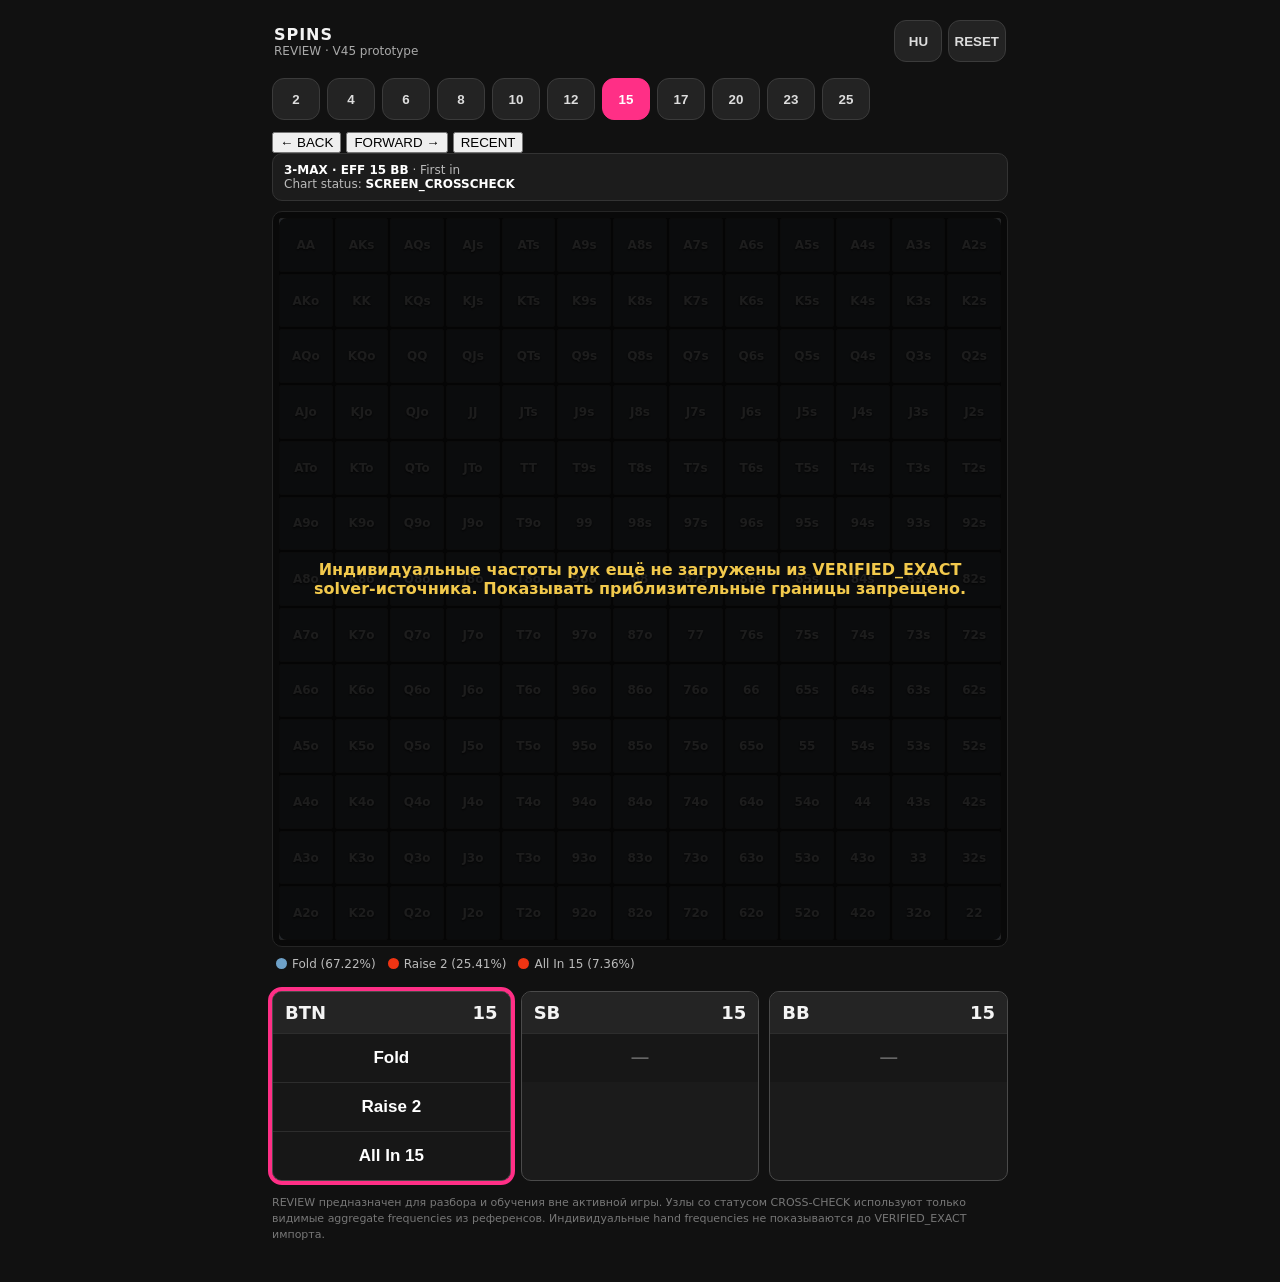
==== commit c62e85b1: "Implement V45 navigation controls and recent spots shell" ====
--- a/index.html
+++ b/index.html
@@ -12,15 +12,23 @@
     <header class="topbar">
       <div>
         <div class="brand">SPINS</div>
-        <div class="mode">study / review · V44 prototype</div>
+        <div class="mode">REVIEW · V45 prototype</div>
       </div>
-      <div style="display:flex;gap:8px">
-        <button id="huToggle" class="stack-btn" style="min-width:56px">HU</button>
-        <button id="reset" class="stack-btn" style="min-width:64px">RESET</button>
+      <div class="top-actions">
+        <button id="huToggle" class="stack-btn compact">HU</button>
+        <button id="reset" class="stack-btn compact">RESET</button>
       </div>
     </header>
 
     <section id="stacks" class="stack-strip" aria-label="Effective stack"></section>
+
+    <section class="nav-row" aria-label="History navigation">
+      <button id="backBtn" class="nav-btn">← BACK</button>
+      <button id="forwardBtn" class="nav-btn">FORWARD →</button>
+      <button id="recentToggle" class="nav-btn">RECENT</button>
+    </section>
+
+    <section id="recentPanel" class="recent-panel hidden" aria-label="Recent spots"></section>
     <section id="status" class="status"></section>
 
     <section class="grid-wrap">
@@ -32,7 +40,7 @@
     <section id="tree" class="tree" aria-label="Decision tree"></section>
 
     <p class="footer-note">
-      Источник данных отделён от интерфейса. Узлы со статусом SCREEN_CROSSCHECK используют только видимые aggregate frequencies из пользовательских референсов. Индивидуальные hand frequencies не показываются до VERIFIED_EXACT импорта.
+      REVIEW предназначен для разбора и обучения вне активной игры. Узлы со статусом CROSS-CHECK используют только видимые aggregate frequencies из референсов. Индивидуальные hand frequencies не показываются до VERIFIED_EXACT импорта.
     </p>
   </main>
   <script src="app.js"></script>
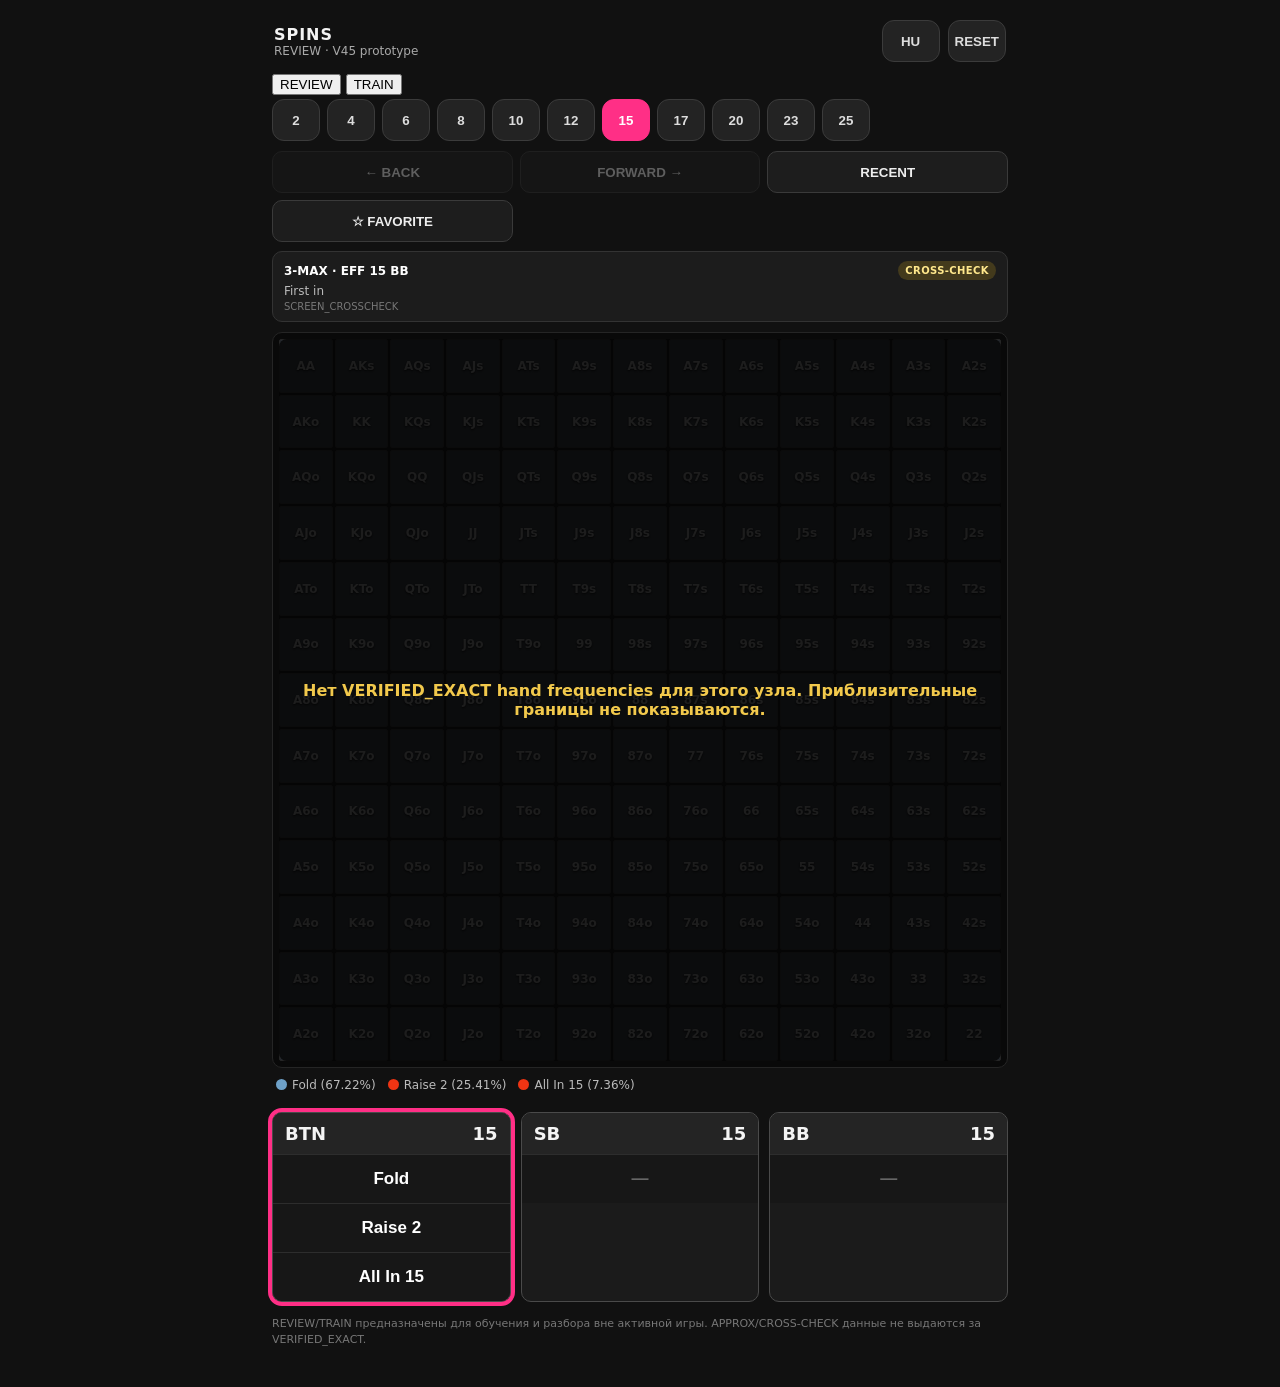
==== commit ace1bfbe: "Wire V45 router, favorites and review/train mode controls" ====
--- a/index.html
+++ b/index.html
@@ -12,7 +12,7 @@
     <header class="topbar">
       <div>
         <div class="brand">SPINS</div>
-        <div class="mode">REVIEW · V45 prototype</div>
+        <div id="modeLabel" class="mode">REVIEW · V45 prototype</div>
       </div>
       <div class="top-actions">
         <button id="huToggle" class="stack-btn compact">HU</button>
@@ -20,16 +20,25 @@
       </div>
     </header>
 
+    <section class="mode-switch" aria-label="Product mode">
+      <button id="reviewMode" class="mode-btn active">REVIEW</button>
+      <button id="trainMode" class="mode-btn">TRAIN</button>
+    </section>
+
     <section id="stacks" class="stack-strip" aria-label="Effective stack"></section>
 
     <section class="nav-row" aria-label="History navigation">
       <button id="backBtn" class="nav-btn">← BACK</button>
       <button id="forwardBtn" class="nav-btn">FORWARD →</button>
       <button id="recentToggle" class="nav-btn">RECENT</button>
+      <button id="favoriteBtn" class="nav-btn">☆ FAVORITE</button>
     </section>
 
     <section id="recentPanel" class="recent-panel hidden" aria-label="Recent spots"></section>
+    <section id="favoritePanel" class="recent-panel hidden" aria-label="Favorite spots"></section>
     <section id="status" class="status"></section>
+
+    <section id="trainPrompt" class="train-prompt hidden"></section>
 
     <section class="grid-wrap">
       <div id="grid" class="hand-grid" aria-label="13 by 13 hand matrix"></div>
@@ -40,9 +49,10 @@
     <section id="tree" class="tree" aria-label="Decision tree"></section>
 
     <p class="footer-note">
-      REVIEW предназначен для разбора и обучения вне активной игры. Узлы со статусом CROSS-CHECK используют только видимые aggregate frequencies из референсов. Индивидуальные hand frequencies не показываются до VERIFIED_EXACT импорта.
+      REVIEW/TRAIN предназначены для обучения и разбора вне активной игры. APPROX/CROSS-CHECK данные не выдаются за VERIFIED_EXACT.
     </p>
   </main>
+  <script src="ui/router.js"></script>
   <script src="app.js"></script>
 </body>
 </html>
--- a/styles.css
+++ b/styles.css
@@ -1 +1 @@
-*{box-sizing:border-box}html,body{margin:0;background:#111;color:#f4f4f4;font-family:Inter,system-ui,-apple-system,Segoe UI,Roboto,Arial,sans-serif}body{min-height:100vh}.app{max-width:760px;margin:0 auto;padding:12px 12px 28px}.topbar{display:flex;align-items:center;justify-content:space-between;padding:8px 2px 12px}.brand{font-weight:800;letter-spacing:.06em}.mode{font-size:12px;color:#aaa}.stack-strip{display:flex;gap:7px;overflow-x:auto;padding:4px 0 12px}.stack-btn{min-width:48px;height:42px;border:1px solid #3b3b3b;background:#232323;color:#ddd;border-radius:12px;font-weight:800}.stack-btn.active{background:#ff2f86;border-color:#ff2f86;color:#fff}.status{border:1px solid #333;background:#1c1c1c;border-radius:10px;padding:9px 11px;margin-bottom:10px;font-size:12px;color:#bbb}.status strong{color:#fff}.grid-wrap{background:#090909;border:1px solid #252525;border-radius:10px;padding:6px;position:relative}.hand-grid{display:grid;grid-template-columns:repeat(13,minmax(0,1fr));gap:2px}.hand{aspect-ratio:1;border:1px solid #252525;border-radius:2px;display:flex;align-items:center;justify-content:center;position:relative;overflow:hidden;font-size:clamp(8px,2.1vw,12px);font-weight:800;color:#eee;background:#263747}.hand .label{position:relative;z-index:3;text-shadow:0 1px 2px #000}.hand.unverified{background:#24282d;color:#777}.hand .slice{position:absolute;top:0;bottom:0}.legend{display:flex;flex-wrap:wrap;gap:12px;padding:10px 4px 2px;font-size:12px;color:#bbb}.dot{display:inline-block;width:11px;height:11px;border-radius:50%;margin-right:5px;vertical-align:-1px}.dot.fold{background:#6ea1c8}.dot.call{background:#86aa7e}.dot.raise{background:#ef3413}.dot.jam{background:#ef3413}.tree{display:grid;grid-template-columns:repeat(3,1fr);gap:10px;margin-top:18px}.seat{border:1px solid #4a4a4a;border-radius:10px;overflow:hidden;background:#1b1b1b;min-height:175px}.seat.active{outline:4px solid #ff2f86;outline-offset:0}.seat-head{display:flex;justify-content:space-between;padding:10px 12px;background:#242424;font-weight:900;font-size:18px}.seat-actions{display:flex;flex-direction:column}.action-btn{border:0;border-top:1px solid #2d2d2d;background:#171717;color:#fff;padding:14px 8px;font-size:17px;font-weight:800}.action-btn:hover{background:#252525}.action-btn.selected{background:#3a3a3a}.action-btn:disabled{color:#666}.footer-note{margin-top:14px;font-size:11px;color:#777;line-height:1.45}.warning{position:absolute;inset:6px;display:flex;align-items:center;justify-content:center;text-align:center;padding:20px;background:rgba(5,5,5,.78);z-index:5;border-radius:8px;font-weight:800;color:#f2c94c}.warning.hidden{display:none}@media(max-width:520px){.app{padding:8px}.tree{gap:7px}.seat-head{font-size:16px;padding:9px}.action-btn{font-size:15px;padding:13px 5px}.hand-grid{gap:1px}.grid-wrap{padding:3px}}+*{box-sizing:border-box}html,body{margin:0;background:#111;color:#f4f4f4;font-family:Inter,system-ui,-apple-system,Segoe UI,Roboto,Arial,sans-serif}body{min-height:100vh}.app{max-width:760px;margin:0 auto;padding:12px 12px 28px}.topbar{display:flex;align-items:center;justify-content:space-between;padding:8px 2px 12px}.top-actions{display:flex;gap:8px}.brand{font-weight:800;letter-spacing:.06em}.mode{font-size:12px;color:#aaa}.stack-strip{display:flex;gap:7px;overflow-x:auto;padding:4px 0 10px}.stack-btn{min-width:48px;height:42px;border:1px solid #3b3b3b;background:#232323;color:#ddd;border-radius:12px;font-weight:800}.stack-btn.compact{min-width:58px}.stack-btn.active{background:#ff2f86;border-color:#ff2f86;color:#fff}.nav-row{display:grid;grid-template-columns:1fr 1fr 1fr;gap:7px;margin-bottom:9px}.nav-btn{height:42px;border:1px solid #3a3a3a;border-radius:10px;background:#1d1d1d;color:#eee;font-weight:800}.nav-btn:disabled{opacity:.35}.recent-panel{display:flex;flex-direction:column;gap:6px;border:1px solid #333;background:#171717;border-radius:10px;padding:8px;margin-bottom:9px}.recent-panel.hidden{display:none}.recent-item{border:1px solid #333;border-radius:8px;background:#222;color:#eee;text-align:left;padding:10px 11px;font-weight:700}.status{border:1px solid #333;background:#1c1c1c;border-radius:10px;padding:9px 11px;margin-bottom:10px;font-size:12px;color:#bbb}.status strong{color:#fff}.status-main{display:flex;align-items:center;justify-content:space-between;gap:8px;margin-bottom:4px}.status-raw{font-size:10px;color:#777;margin-top:3px}.source-badge{border-radius:999px;padding:4px 7px;font-size:10px;font-weight:900;letter-spacing:.04em}.source-badge.exact{background:#214f36;color:#b9f8ce}.source-badge.cross{background:#433a1c;color:#ffe88c}.source-badge.approx{background:#3d294d;color:#e2c3ff}.source-badge.missing{background:#4a2424;color:#ffc0c0}.grid-wrap{background:#090909;border:1px solid #252525;border-radius:10px;padding:6px;position:relative}.hand-grid{display:grid;grid-template-columns:repeat(13,minmax(0,1fr));gap:2px}.hand{aspect-ratio:1;border:1px solid #252525;border-radius:2px;display:flex;align-items:center;justify-content:center;position:relative;overflow:hidden;font-size:clamp(8px,2.1vw,12px);font-weight:800;color:#eee;background:#263747}.hand .label{position:relative;z-index:3;text-shadow:0 1px 2px #000}.hand.unverified{background:#24282d;color:#777}.hand .slice{position:absolute;top:0;bottom:0}.legend{display:flex;flex-wrap:wrap;gap:12px;padding:10px 4px 2px;font-size:12px;color:#bbb}.dot{display:inline-block;width:11px;height:11px;border-radius:50%;margin-right:5px;vertical-align:-1px}.dot.fold{background:#6ea1c8}.dot.call{background:#86aa7e}.dot.raise,.dot.jam{background:#ef3413}.tree{display:grid;grid-template-columns:repeat(3,1fr);gap:10px;margin-top:18px}.seat{border:1px solid #4a4a4a;border-radius:10px;overflow:hidden;background:#1b1b1b;min-height:175px}.seat.active{outline:4px solid #ff2f86;outline-offset:0}.seat-head{display:flex;justify-content:space-between;padding:10px 12px;background:#242424;font-weight:900;font-size:18px}.seat-actions{display:flex;flex-direction:column}.action-btn{border:0;border-top:1px solid #2d2d2d;background:#171717;color:#fff;padding:14px 8px;font-size:17px;font-weight:800;min-height:44px}.action-btn:hover{background:#252525}.action-btn.selected{background:#3a3a3a}.action-btn:disabled{color:#666}.footer-note{margin-top:14px;font-size:11px;color:#777;line-height:1.45}.warning{position:absolute;inset:6px;display:flex;align-items:center;justify-content:center;text-align:center;padding:20px;background:rgba(5,5,5,.78);z-index:5;border-radius:8px;font-weight:800;color:#f2c94c}.warning.hidden{display:none}@media(max-width:520px){.app{padding:8px}.top-actions{gap:5px}.stack-btn.compact{min-width:52px}.nav-row{gap:5px}.nav-btn{font-size:12px}.tree{gap:7px}.seat-head{font-size:16px;padding:9px}.action-btn{font-size:15px;padding:13px 5px}.hand-grid{gap:1px}.grid-wrap{padding:3px}.status-main{align-items:flex-start}.source-badge{flex-shrink:0}}
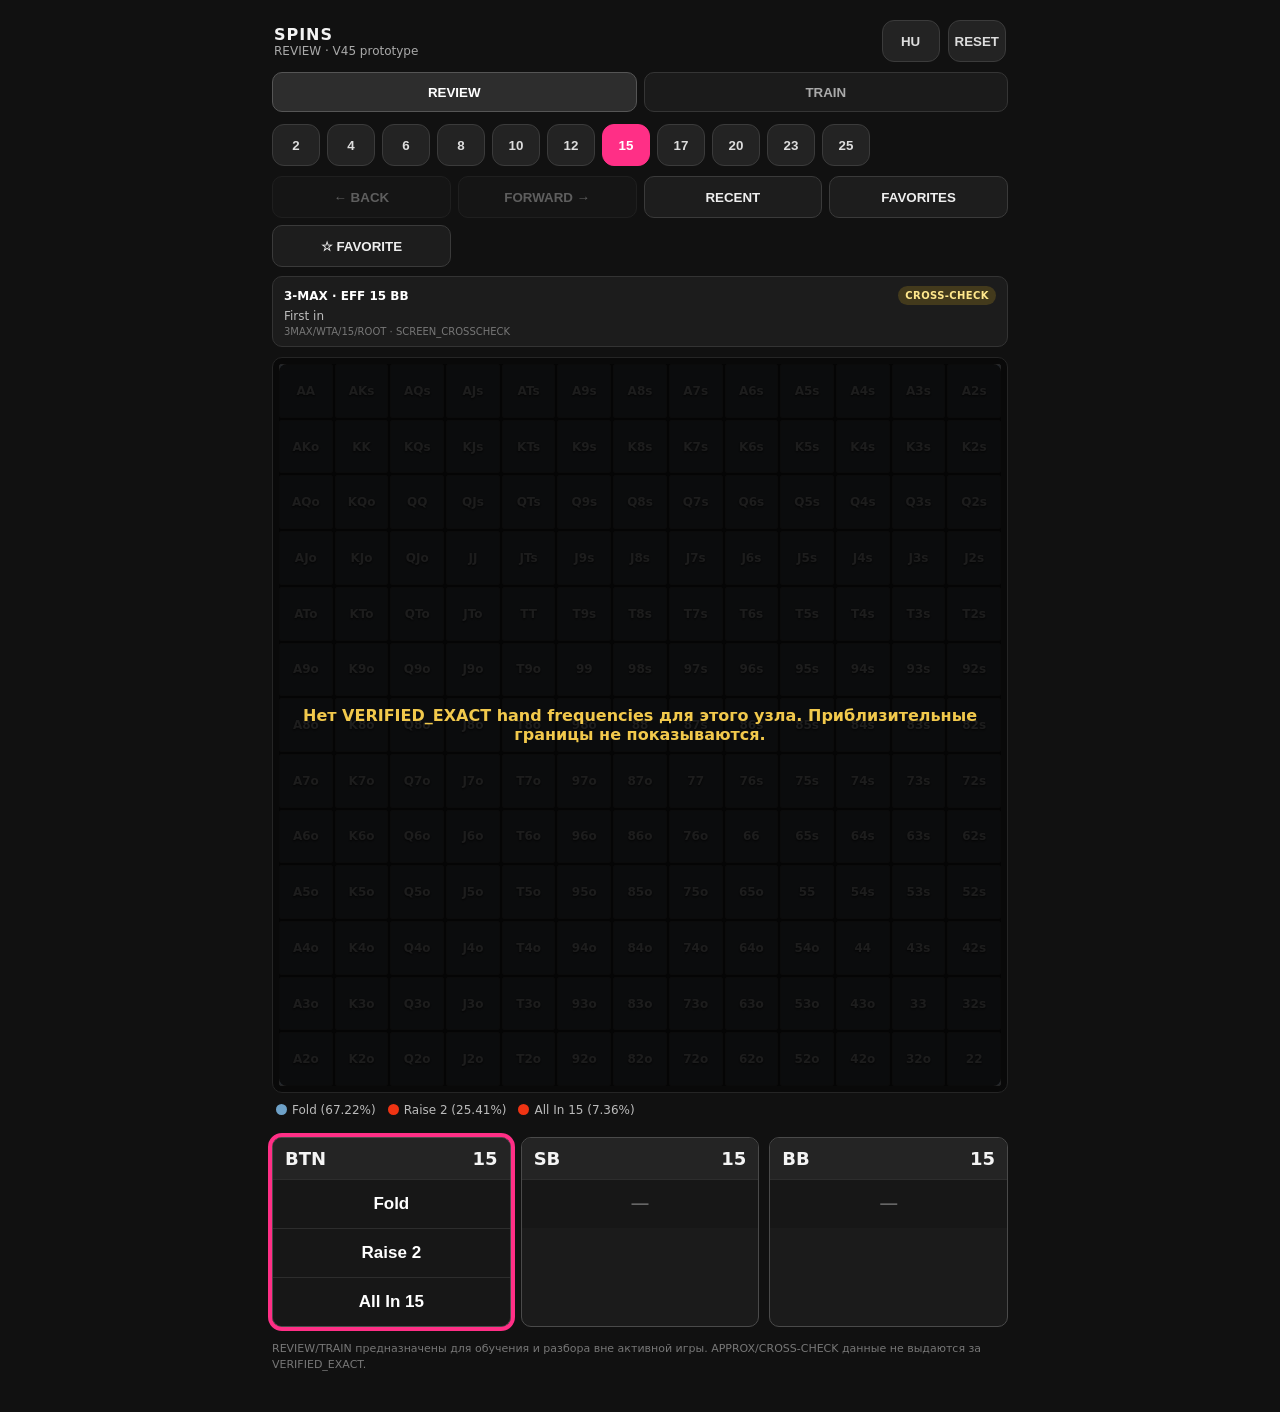
==== commit 162b7720: "Separate favorites list from favorite toggle" ====
--- a/index.html
+++ b/index.html
@@ -31,7 +31,8 @@
       <button id="backBtn" class="nav-btn">← BACK</button>
       <button id="forwardBtn" class="nav-btn">FORWARD →</button>
       <button id="recentToggle" class="nav-btn">RECENT</button>
-      <button id="favoriteBtn" class="nav-btn">☆ FAVORITE</button>
+      <button id="favoritesToggle" class="nav-btn">FAVORITES</button>
+      <button id="favoriteBtn" class="nav-btn icon-btn" aria-label="Save current spot">☆</button>
     </section>
 
     <section id="recentPanel" class="recent-panel hidden" aria-label="Recent spots"></section>
--- a/styles.css
+++ b/styles.css
@@ -1 +1 @@
-*{box-sizing:border-box}html,body{margin:0;background:#111;color:#f4f4f4;font-family:Inter,system-ui,-apple-system,Segoe UI,Roboto,Arial,sans-serif}body{min-height:100vh}.app{max-width:760px;margin:0 auto;padding:12px 12px 28px}.topbar{display:flex;align-items:center;justify-content:space-between;padding:8px 2px 12px}.top-actions{display:flex;gap:8px}.brand{font-weight:800;letter-spacing:.06em}.mode{font-size:12px;color:#aaa}.stack-strip{display:flex;gap:7px;overflow-x:auto;padding:4px 0 10px}.stack-btn{min-width:48px;height:42px;border:1px solid #3b3b3b;background:#232323;color:#ddd;border-radius:12px;font-weight:800}.stack-btn.compact{min-width:58px}.stack-btn.active{background:#ff2f86;border-color:#ff2f86;color:#fff}.nav-row{display:grid;grid-template-columns:1fr 1fr 1fr;gap:7px;margin-bottom:9px}.nav-btn{height:42px;border:1px solid #3a3a3a;border-radius:10px;background:#1d1d1d;color:#eee;font-weight:800}.nav-btn:disabled{opacity:.35}.recent-panel{display:flex;flex-direction:column;gap:6px;border:1px solid #333;background:#171717;border-radius:10px;padding:8px;margin-bottom:9px}.recent-panel.hidden{display:none}.recent-item{border:1px solid #333;border-radius:8px;background:#222;color:#eee;text-align:left;padding:10px 11px;font-weight:700}.status{border:1px solid #333;background:#1c1c1c;border-radius:10px;padding:9px 11px;margin-bottom:10px;font-size:12px;color:#bbb}.status strong{color:#fff}.status-main{display:flex;align-items:center;justify-content:space-between;gap:8px;margin-bottom:4px}.status-raw{font-size:10px;color:#777;margin-top:3px}.source-badge{border-radius:999px;padding:4px 7px;font-size:10px;font-weight:900;letter-spacing:.04em}.source-badge.exact{background:#214f36;color:#b9f8ce}.source-badge.cross{background:#433a1c;color:#ffe88c}.source-badge.approx{background:#3d294d;color:#e2c3ff}.source-badge.missing{background:#4a2424;color:#ffc0c0}.grid-wrap{background:#090909;border:1px solid #252525;border-radius:10px;padding:6px;position:relative}.hand-grid{display:grid;grid-template-columns:repeat(13,minmax(0,1fr));gap:2px}.hand{aspect-ratio:1;border:1px solid #252525;border-radius:2px;display:flex;align-items:center;justify-content:center;position:relative;overflow:hidden;font-size:clamp(8px,2.1vw,12px);font-weight:800;color:#eee;background:#263747}.hand .label{position:relative;z-index:3;text-shadow:0 1px 2px #000}.hand.unverified{background:#24282d;color:#777}.hand .slice{position:absolute;top:0;bottom:0}.legend{display:flex;flex-wrap:wrap;gap:12px;padding:10px 4px 2px;font-size:12px;color:#bbb}.dot{display:inline-block;width:11px;height:11px;border-radius:50%;margin-right:5px;vertical-align:-1px}.dot.fold{background:#6ea1c8}.dot.call{background:#86aa7e}.dot.raise,.dot.jam{background:#ef3413}.tree{display:grid;grid-template-columns:repeat(3,1fr);gap:10px;margin-top:18px}.seat{border:1px solid #4a4a4a;border-radius:10px;overflow:hidden;background:#1b1b1b;min-height:175px}.seat.active{outline:4px solid #ff2f86;outline-offset:0}.seat-head{display:flex;justify-content:space-between;padding:10px 12px;background:#242424;font-weight:900;font-size:18px}.seat-actions{display:flex;flex-direction:column}.action-btn{border:0;border-top:1px solid #2d2d2d;background:#171717;color:#fff;padding:14px 8px;font-size:17px;font-weight:800;min-height:44px}.action-btn:hover{background:#252525}.action-btn.selected{background:#3a3a3a}.action-btn:disabled{color:#666}.footer-note{margin-top:14px;font-size:11px;color:#777;line-height:1.45}.warning{position:absolute;inset:6px;display:flex;align-items:center;justify-content:center;text-align:center;padding:20px;background:rgba(5,5,5,.78);z-index:5;border-radius:8px;font-weight:800;color:#f2c94c}.warning.hidden{display:none}@media(max-width:520px){.app{padding:8px}.top-actions{gap:5px}.stack-btn.compact{min-width:52px}.nav-row{gap:5px}.nav-btn{font-size:12px}.tree{gap:7px}.seat-head{font-size:16px;padding:9px}.action-btn{font-size:15px;padding:13px 5px}.hand-grid{gap:1px}.grid-wrap{padding:3px}.status-main{align-items:flex-start}.source-badge{flex-shrink:0}}+*{box-sizing:border-box}html,body{margin:0;background:#111;color:#f4f4f4;font-family:Inter,system-ui,-apple-system,Segoe UI,Roboto,Arial,sans-serif}body{min-height:100vh}.app{max-width:760px;margin:0 auto;padding:12px 12px 28px}.topbar{display:flex;align-items:center;justify-content:space-between;padding:8px 2px 10px}.top-actions{display:flex;gap:8px}.brand{font-weight:800;letter-spacing:.06em}.mode{font-size:12px;color:#aaa}.mode-switch{display:grid;grid-template-columns:1fr 1fr;gap:7px;margin-bottom:8px}.mode-btn{height:40px;border:1px solid #353535;background:#1b1b1b;color:#aaa;border-radius:10px;font-weight:900}.mode-btn.active{background:#2d2d2d;color:#fff;border-color:#555}.stack-strip{display:flex;gap:7px;overflow-x:auto;padding:4px 0 10px}.stack-btn{min-width:48px;height:42px;border:1px solid #3b3b3b;background:#232323;color:#ddd;border-radius:12px;font-weight:800}.stack-btn.compact{min-width:58px}.stack-btn.active{background:#ff2f86;border-color:#ff2f86;color:#fff}.nav-row{display:grid;grid-template-columns:repeat(4,1fr);gap:7px;margin-bottom:9px}.nav-btn{min-height:42px;border:1px solid #3a3a3a;border-radius:10px;background:#1d1d1d;color:#eee;font-weight:800}.nav-btn.active{border-color:#a66a14;background:#3a2d18}.nav-btn:disabled{opacity:.35}.recent-panel{display:flex;flex-direction:column;gap:6px;border:1px solid #333;background:#171717;border-radius:10px;padding:8px;margin-bottom:9px}.recent-panel.hidden,.train-prompt.hidden{display:none}.recent-item{border:1px solid #333;border-radius:8px;background:#222;color:#eee;text-align:left;padding:10px 11px;font-weight:700}.train-prompt{border:1px solid #4b3f1f;background:#231f13;color:#e8d99b;border-radius:10px;padding:11px 12px;margin-bottom:10px;font-size:12px;line-height:1.45}.status{border:1px solid #333;background:#1c1c1c;border-radius:10px;padding:9px 11px;margin-bottom:10px;font-size:12px;color:#bbb}.status strong{color:#fff}.status-main{display:flex;align-items:center;justify-content:space-between;gap:8px;margin-bottom:4px}.status-raw{font-size:10px;color:#777;margin-top:3px;overflow-wrap:anywhere}.source-badge{border-radius:999px;padding:4px 7px;font-size:10px;font-weight:900;letter-spacing:.04em}.source-badge.exact{background:#214f36;color:#b9f8ce}.source-badge.cross{background:#433a1c;color:#ffe88c}.source-badge.approx{background:#3d294d;color:#e2c3ff}.source-badge.missing{background:#4a2424;color:#ffc0c0}.grid-wrap{background:#090909;border:1px solid #252525;border-radius:10px;padding:6px;position:relative}.hand-grid{display:grid;grid-template-columns:repeat(13,minmax(0,1fr));gap:2px}.hand{aspect-ratio:1;border:1px solid #252525;border-radius:2px;display:flex;align-items:center;justify-content:center;position:relative;overflow:hidden;font-size:clamp(8px,2.1vw,12px);font-weight:800;color:#eee;background:#263747}.hand .label{position:relative;z-index:3;text-shadow:0 1px 2px #000}.hand.unverified{background:#24282d;color:#777}.hand .slice{position:absolute;top:0;bottom:0}.legend{display:flex;flex-wrap:wrap;gap:12px;padding:10px 4px 2px;font-size:12px;color:#bbb}.dot{display:inline-block;width:11px;height:11px;border-radius:50%;margin-right:5px;vertical-align:-1px}.dot.fold{background:#6ea1c8}.dot.call{background:#86aa7e}.dot.raise,.dot.jam{background:#ef3413}.tree{display:grid;grid-template-columns:repeat(3,1fr);gap:10px;margin-top:18px}.seat{border:1px solid #4a4a4a;border-radius:10px;overflow:hidden;background:#1b1b1b;min-height:175px}.seat.active{outline:4px solid #ff2f86;outline-offset:0}.seat-head{display:flex;justify-content:space-between;padding:10px 12px;background:#242424;font-weight:900;font-size:18px}.seat-actions{display:flex;flex-direction:column}.action-btn{border:0;border-top:1px solid #2d2d2d;background:#171717;color:#fff;padding:14px 8px;font-size:17px;font-weight:800;min-height:44px}.action-btn:hover{background:#252525}.action-btn.selected{background:#3a3a3a}.action-btn:disabled{color:#666}.footer-note{margin-top:14px;font-size:11px;color:#777;line-height:1.45}.warning{position:absolute;inset:6px;display:flex;align-items:center;justify-content:center;text-align:center;padding:20px;background:rgba(5,5,5,.78);z-index:5;border-radius:8px;font-weight:800;color:#f2c94c}.warning.hidden{display:none}@media(max-width:520px){.app{padding:8px}.top-actions{gap:5px}.stack-btn.compact{min-width:52px}.nav-row{grid-template-columns:1fr 1fr;gap:5px}.nav-btn{font-size:12px}.tree{gap:7px}.seat-head{font-size:16px;padding:9px}.action-btn{font-size:15px;padding:13px 5px}.hand-grid{gap:1px}.grid-wrap{padding:3px}.status-main{align-items:flex-start}.source-badge{flex-shrink:0}}
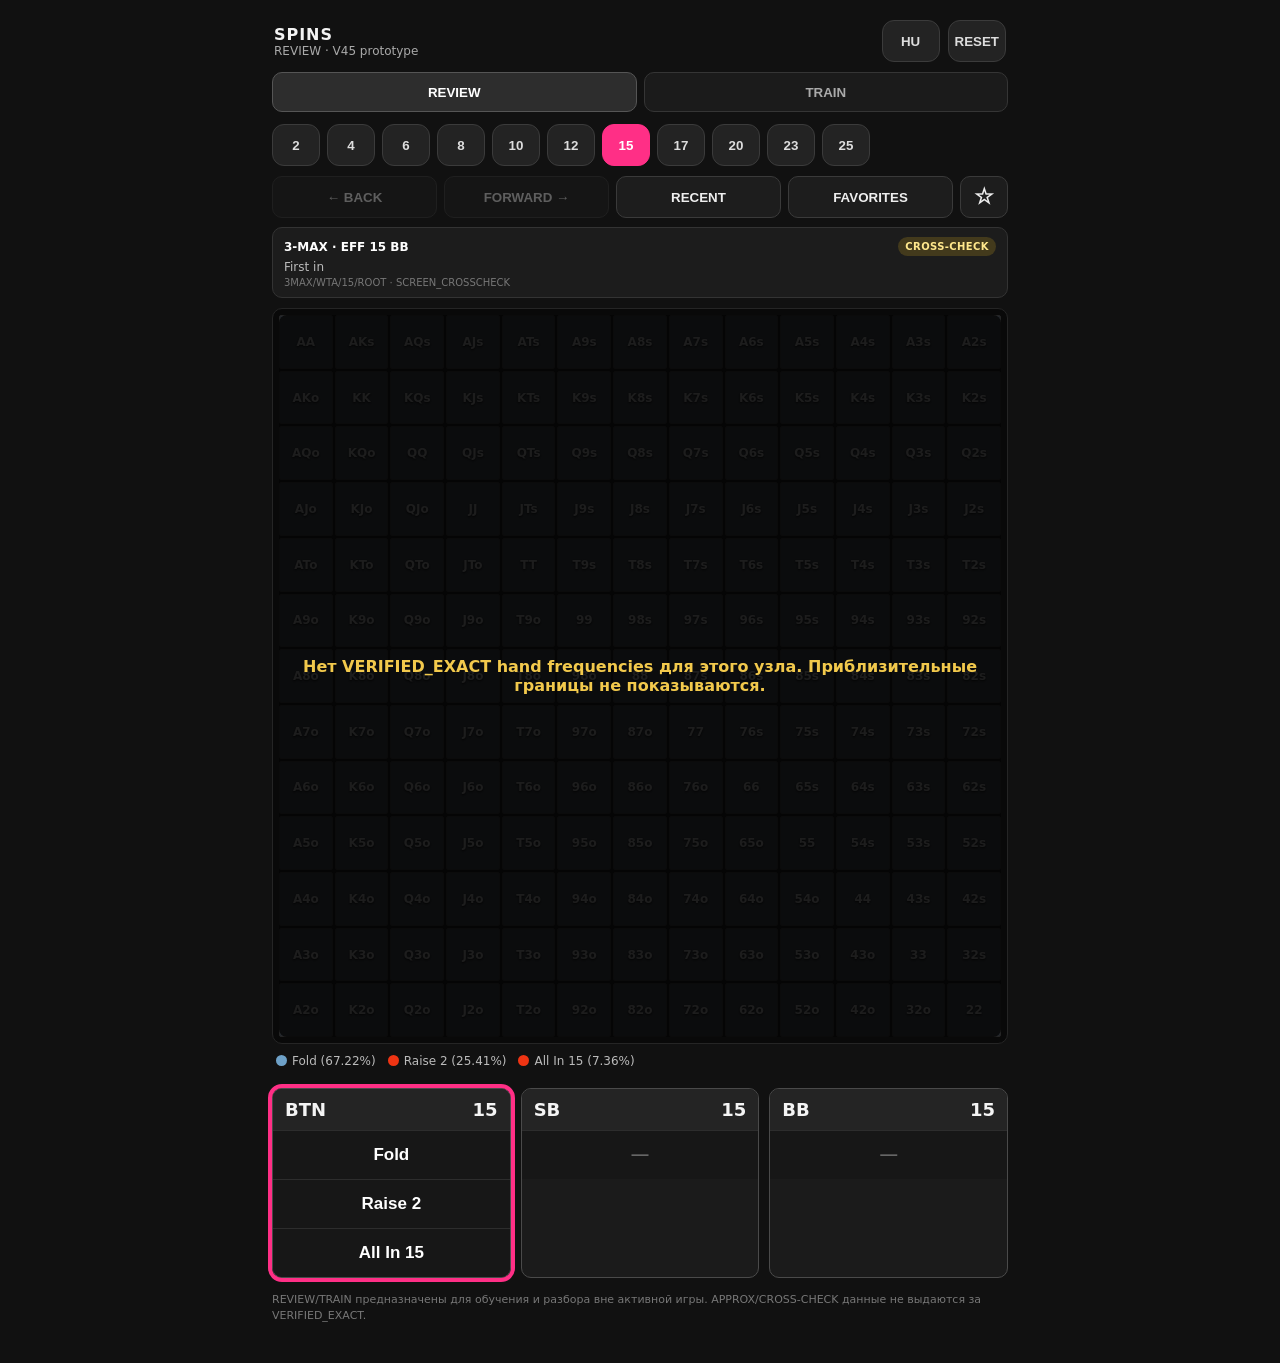
==== commit eda94348: "Load validated mixed-grid renderer before app" ====
--- a/index.html
+++ b/index.html
@@ -54,6 +54,7 @@
     </p>
   </main>
   <script src="ui/router.js"></script>
+  <script src="ui/grid.js"></script>
   <script src="app.js"></script>
 </body>
 </html>
--- a/styles.css
+++ b/styles.css
@@ -1 +1 @@
-*{box-sizing:border-box}html,body{margin:0;background:#111;color:#f4f4f4;font-family:Inter,system-ui,-apple-system,Segoe UI,Roboto,Arial,sans-serif}body{min-height:100vh}.app{max-width:760px;margin:0 auto;padding:12px 12px 28px}.topbar{display:flex;align-items:center;justify-content:space-between;padding:8px 2px 10px}.top-actions{display:flex;gap:8px}.brand{font-weight:800;letter-spacing:.06em}.mode{font-size:12px;color:#aaa}.mode-switch{display:grid;grid-template-columns:1fr 1fr;gap:7px;margin-bottom:8px}.mode-btn{height:40px;border:1px solid #353535;background:#1b1b1b;color:#aaa;border-radius:10px;font-weight:900}.mode-btn.active{background:#2d2d2d;color:#fff;border-color:#555}.stack-strip{display:flex;gap:7px;overflow-x:auto;padding:4px 0 10px}.stack-btn{min-width:48px;height:42px;border:1px solid #3b3b3b;background:#232323;color:#ddd;border-radius:12px;font-weight:800}.stack-btn.compact{min-width:58px}.stack-btn.active{background:#ff2f86;border-color:#ff2f86;color:#fff}.nav-row{display:grid;grid-template-columns:repeat(4,1fr);gap:7px;margin-bottom:9px}.nav-btn{min-height:42px;border:1px solid #3a3a3a;border-radius:10px;background:#1d1d1d;color:#eee;font-weight:800}.nav-btn.active{border-color:#a66a14;background:#3a2d18}.nav-btn:disabled{opacity:.35}.recent-panel{display:flex;flex-direction:column;gap:6px;border:1px solid #333;background:#171717;border-radius:10px;padding:8px;margin-bottom:9px}.recent-panel.hidden,.train-prompt.hidden{display:none}.recent-item{border:1px solid #333;border-radius:8px;background:#222;color:#eee;text-align:left;padding:10px 11px;font-weight:700}.train-prompt{border:1px solid #4b3f1f;background:#231f13;color:#e8d99b;border-radius:10px;padding:11px 12px;margin-bottom:10px;font-size:12px;line-height:1.45}.status{border:1px solid #333;background:#1c1c1c;border-radius:10px;padding:9px 11px;margin-bottom:10px;font-size:12px;color:#bbb}.status strong{color:#fff}.status-main{display:flex;align-items:center;justify-content:space-between;gap:8px;margin-bottom:4px}.status-raw{font-size:10px;color:#777;margin-top:3px;overflow-wrap:anywhere}.source-badge{border-radius:999px;padding:4px 7px;font-size:10px;font-weight:900;letter-spacing:.04em}.source-badge.exact{background:#214f36;color:#b9f8ce}.source-badge.cross{background:#433a1c;color:#ffe88c}.source-badge.approx{background:#3d294d;color:#e2c3ff}.source-badge.missing{background:#4a2424;color:#ffc0c0}.grid-wrap{background:#090909;border:1px solid #252525;border-radius:10px;padding:6px;position:relative}.hand-grid{display:grid;grid-template-columns:repeat(13,minmax(0,1fr));gap:2px}.hand{aspect-ratio:1;border:1px solid #252525;border-radius:2px;display:flex;align-items:center;justify-content:center;position:relative;overflow:hidden;font-size:clamp(8px,2.1vw,12px);font-weight:800;color:#eee;background:#263747}.hand .label{position:relative;z-index:3;text-shadow:0 1px 2px #000}.hand.unverified{background:#24282d;color:#777}.hand .slice{position:absolute;top:0;bottom:0}.legend{display:flex;flex-wrap:wrap;gap:12px;padding:10px 4px 2px;font-size:12px;color:#bbb}.dot{display:inline-block;width:11px;height:11px;border-radius:50%;margin-right:5px;vertical-align:-1px}.dot.fold{background:#6ea1c8}.dot.call{background:#86aa7e}.dot.raise,.dot.jam{background:#ef3413}.tree{display:grid;grid-template-columns:repeat(3,1fr);gap:10px;margin-top:18px}.seat{border:1px solid #4a4a4a;border-radius:10px;overflow:hidden;background:#1b1b1b;min-height:175px}.seat.active{outline:4px solid #ff2f86;outline-offset:0}.seat-head{display:flex;justify-content:space-between;padding:10px 12px;background:#242424;font-weight:900;font-size:18px}.seat-actions{display:flex;flex-direction:column}.action-btn{border:0;border-top:1px solid #2d2d2d;background:#171717;color:#fff;padding:14px 8px;font-size:17px;font-weight:800;min-height:44px}.action-btn:hover{background:#252525}.action-btn.selected{background:#3a3a3a}.action-btn:disabled{color:#666}.footer-note{margin-top:14px;font-size:11px;color:#777;line-height:1.45}.warning{position:absolute;inset:6px;display:flex;align-items:center;justify-content:center;text-align:center;padding:20px;background:rgba(5,5,5,.78);z-index:5;border-radius:8px;font-weight:800;color:#f2c94c}.warning.hidden{display:none}@media(max-width:520px){.app{padding:8px}.top-actions{gap:5px}.stack-btn.compact{min-width:52px}.nav-row{grid-template-columns:1fr 1fr;gap:5px}.nav-btn{font-size:12px}.tree{gap:7px}.seat-head{font-size:16px;padding:9px}.action-btn{font-size:15px;padding:13px 5px}.hand-grid{gap:1px}.grid-wrap{padding:3px}.status-main{align-items:flex-start}.source-badge{flex-shrink:0}}+*{box-sizing:border-box}html,body{margin:0;background:#111;color:#f4f4f4;font-family:Inter,system-ui,-apple-system,Segoe UI,Roboto,Arial,sans-serif}body{min-height:100vh}.app{max-width:760px;margin:0 auto;padding:12px 12px 28px}.topbar{display:flex;align-items:center;justify-content:space-between;padding:8px 2px 10px}.top-actions{display:flex;gap:8px}.brand{font-weight:800;letter-spacing:.06em}.mode{font-size:12px;color:#aaa}.mode-switch{display:grid;grid-template-columns:1fr 1fr;gap:7px;margin-bottom:8px}.mode-btn{height:40px;border:1px solid #353535;background:#1b1b1b;color:#aaa;border-radius:10px;font-weight:900}.mode-btn.active{background:#2d2d2d;color:#fff;border-color:#555}.stack-strip{display:flex;gap:7px;overflow-x:auto;padding:4px 0 10px}.stack-btn{min-width:48px;height:42px;border:1px solid #3b3b3b;background:#232323;color:#ddd;border-radius:12px;font-weight:800}.stack-btn.compact{min-width:58px}.stack-btn.active{background:#ff2f86;border-color:#ff2f86;color:#fff}.nav-row{display:grid;grid-template-columns:1fr 1fr 1fr 1fr 48px;gap:7px;margin-bottom:9px}.nav-btn{min-height:42px;border:1px solid #3a3a3a;border-radius:10px;background:#1d1d1d;color:#eee;font-weight:800}.nav-btn.icon-btn{font-size:22px;padding:0}.nav-btn.active{border-color:#a66a14;background:#3a2d18}.nav-btn:disabled{opacity:.35}.recent-panel{display:flex;flex-direction:column;gap:6px;border:1px solid #333;background:#171717;border-radius:10px;padding:8px;margin-bottom:9px}.recent-panel.hidden,.train-prompt.hidden{display:none}.recent-item{border:1px solid #333;border-radius:8px;background:#222;color:#eee;text-align:left;padding:10px 11px;font-weight:700}.train-prompt{border:1px solid #4b3f1f;background:#231f13;color:#e8d99b;border-radius:10px;padding:11px 12px;margin-bottom:10px;font-size:12px;line-height:1.45}.status{border:1px solid #333;background:#1c1c1c;border-radius:10px;padding:9px 11px;margin-bottom:10px;font-size:12px;color:#bbb}.status strong{color:#fff}.status-main{display:flex;align-items:center;justify-content:space-between;gap:8px;margin-bottom:4px}.status-raw{font-size:10px;color:#777;margin-top:3px;overflow-wrap:anywhere}.source-badge{border-radius:999px;padding:4px 7px;font-size:10px;font-weight:900;letter-spacing:.04em}.source-badge.exact{background:#214f36;color:#b9f8ce}.source-badge.cross{background:#433a1c;color:#ffe88c}.source-badge.approx{background:#3d294d;color:#e2c3ff}.source-badge.missing{background:#4a2424;color:#ffc0c0}.grid-wrap{background:#090909;border:1px solid #252525;border-radius:10px;padding:6px;position:relative}.hand-grid{display:grid;grid-template-columns:repeat(13,minmax(0,1fr));gap:2px}.hand{aspect-ratio:1;border:1px solid #252525;border-radius:2px;display:flex;align-items:center;justify-content:center;position:relative;overflow:hidden;font-size:clamp(8px,2.1vw,12px);font-weight:800;color:#eee;background:#263747}.hand .label{position:relative;z-index:3;text-shadow:0 1px 2px #000}.hand.unverified{background:#24282d;color:#777}.hand .slice{position:absolute;top:0;bottom:0}.legend{display:flex;flex-wrap:wrap;gap:12px;padding:10px 4px 2px;font-size:12px;color:#bbb}.dot{display:inline-block;width:11px;height:11px;border-radius:50%;margin-right:5px;vertical-align:-1px}.dot.fold{background:#6ea1c8}.dot.call{background:#86aa7e}.dot.raise,.dot.jam{background:#ef3413}.tree{display:grid;grid-template-columns:repeat(3,1fr);gap:10px;margin-top:18px}.seat{border:1px solid #4a4a4a;border-radius:10px;overflow:hidden;background:#1b1b1b;min-height:175px}.seat.active{outline:4px solid #ff2f86;outline-offset:0}.seat-head{display:flex;justify-content:space-between;padding:10px 12px;background:#242424;font-weight:900;font-size:18px}.seat-actions{display:flex;flex-direction:column}.action-btn{border:0;border-top:1px solid #2d2d2d;background:#171717;color:#fff;padding:14px 8px;font-size:17px;font-weight:800;min-height:44px}.action-btn:hover{background:#252525}.action-btn.selected{background:#3a3a3a}.action-btn:disabled{color:#666}.footer-note{margin-top:14px;font-size:11px;color:#777;line-height:1.45}.warning{position:absolute;inset:6px;display:flex;align-items:center;justify-content:center;text-align:center;padding:20px;background:rgba(5,5,5,.78);z-index:5;border-radius:8px;font-weight:800;color:#f2c94c}.warning.hidden{display:none}@media(max-width:520px){.app{padding:8px}.top-actions{gap:5px}.stack-btn.compact{min-width:52px}.nav-row{grid-template-columns:1fr 1fr 1fr;gap:5px}.nav-btn{font-size:11px}.nav-btn.icon-btn{font-size:20px}.tree{gap:7px}.seat-head{font-size:16px;padding:9px}.action-btn{font-size:15px;padding:13px 5px}.hand-grid{gap:1px}.grid-wrap{padding:3px}.status-main{align-items:flex-start}.source-badge{flex-shrink:0}}
